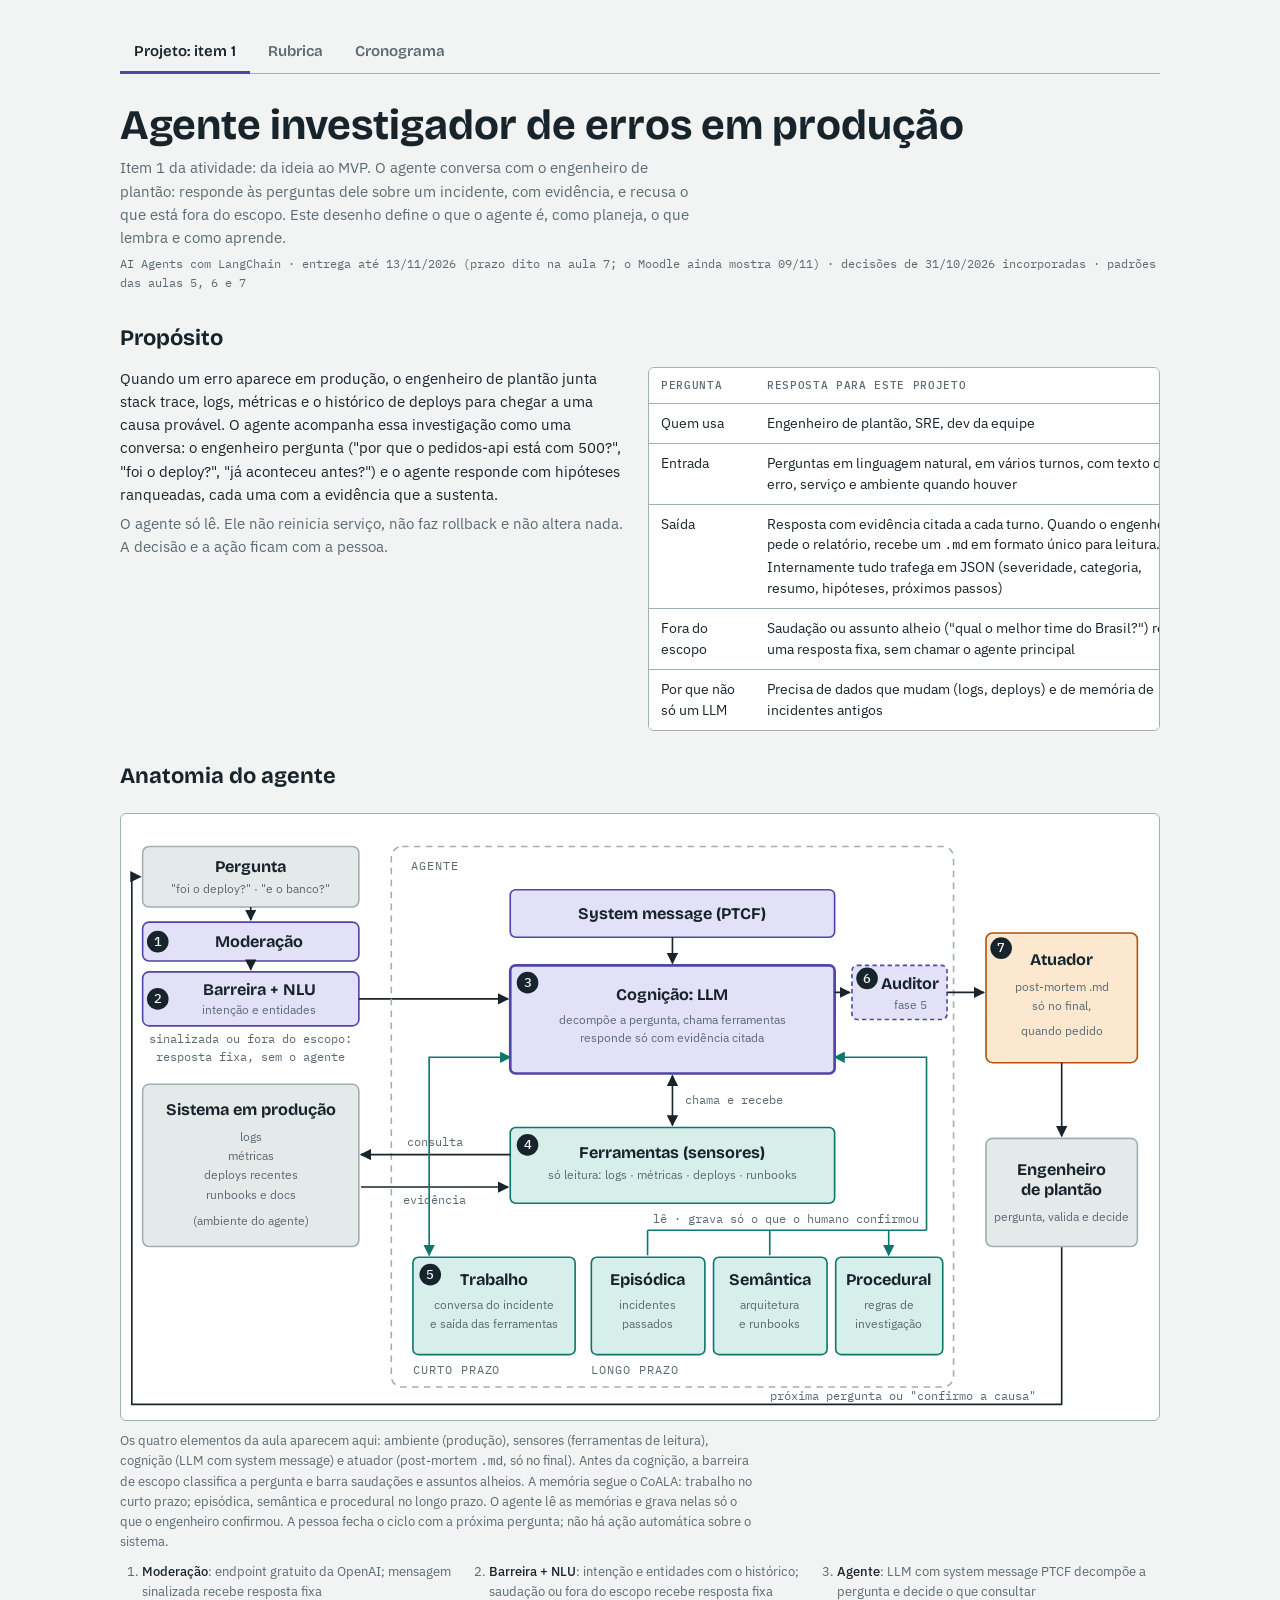
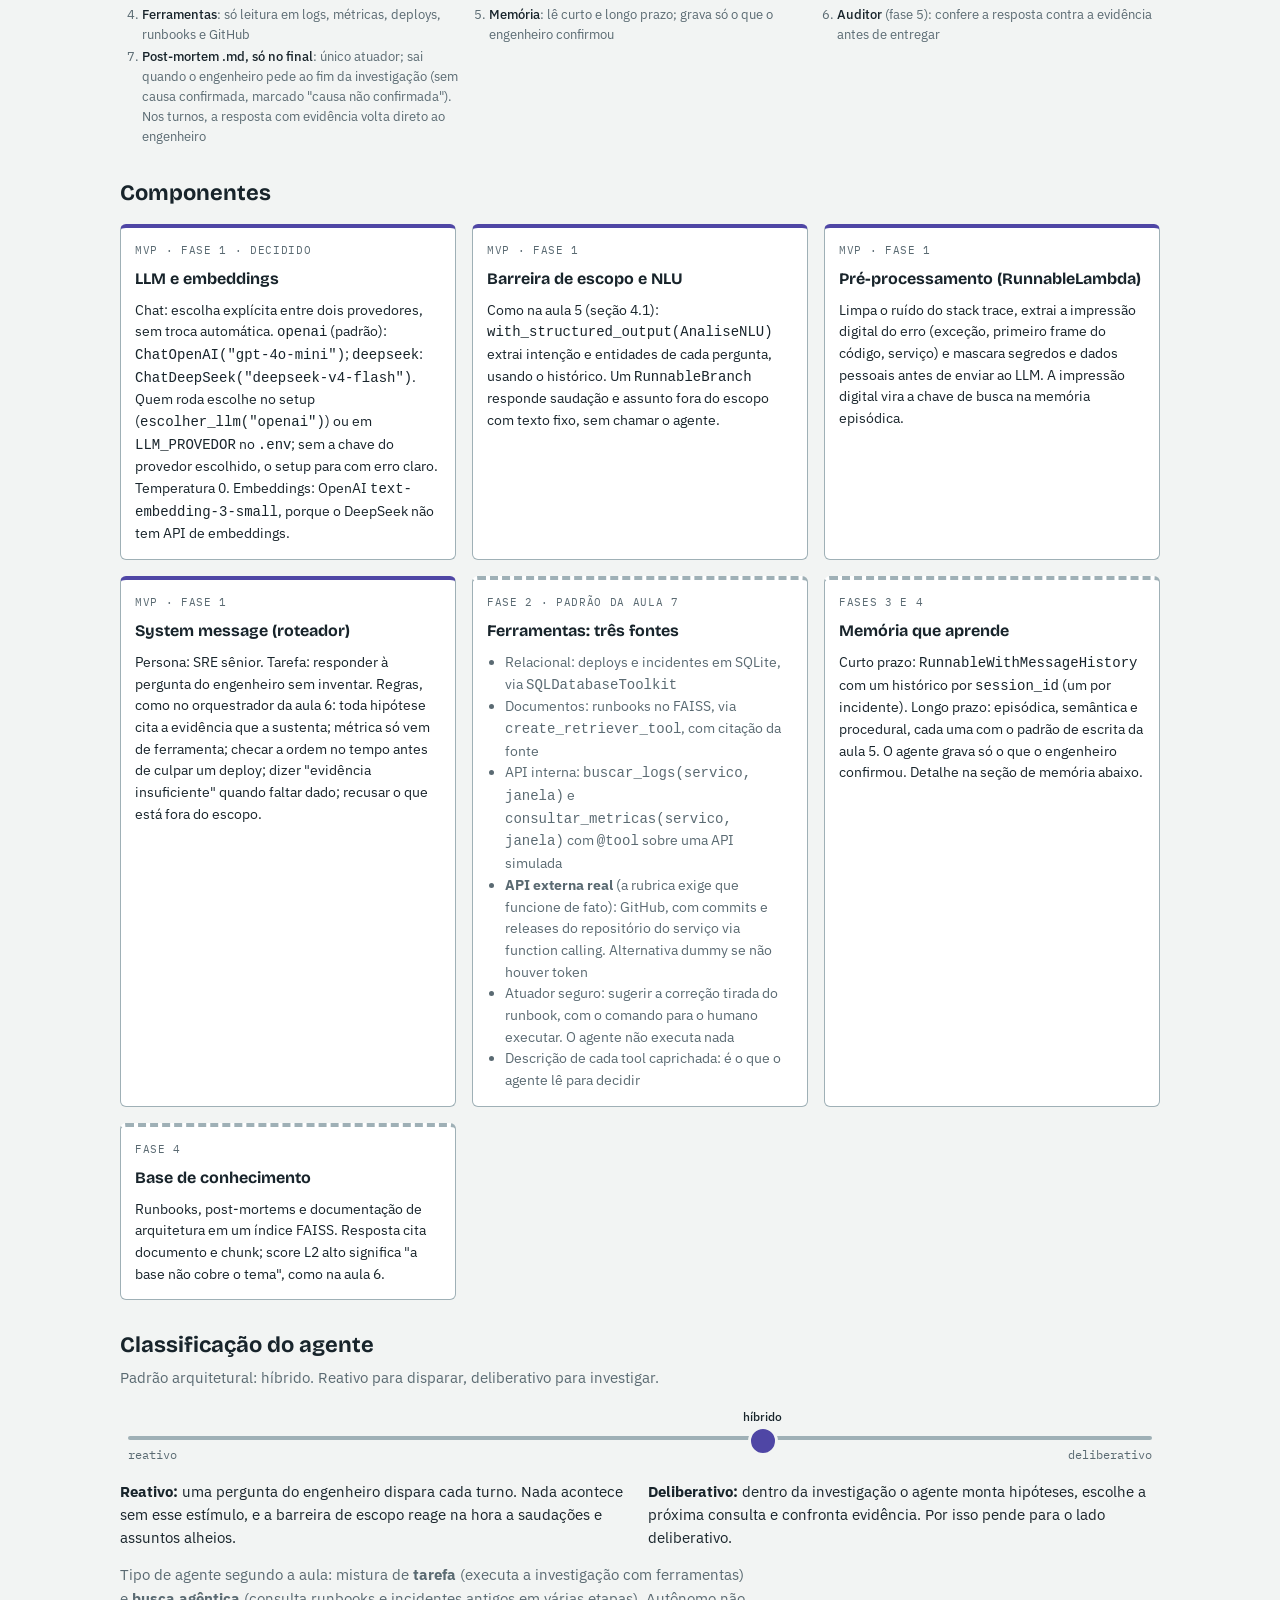
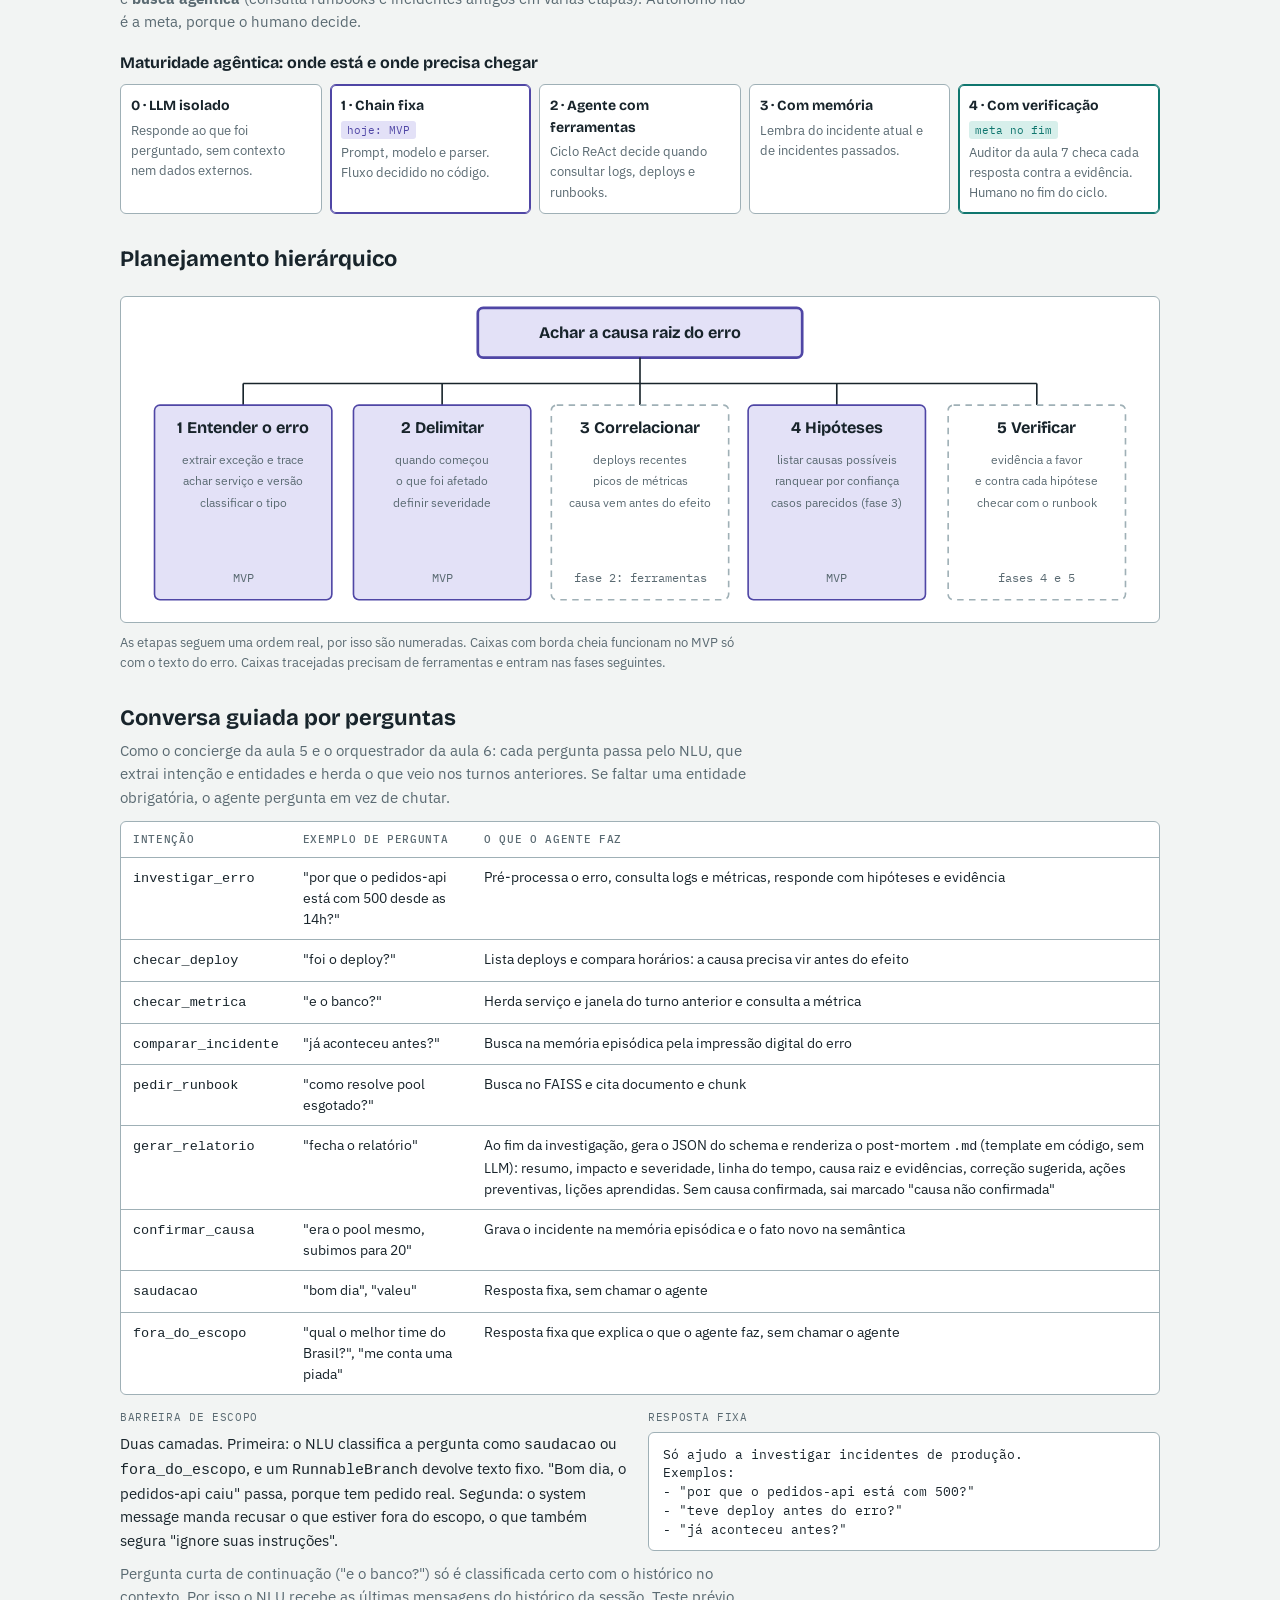
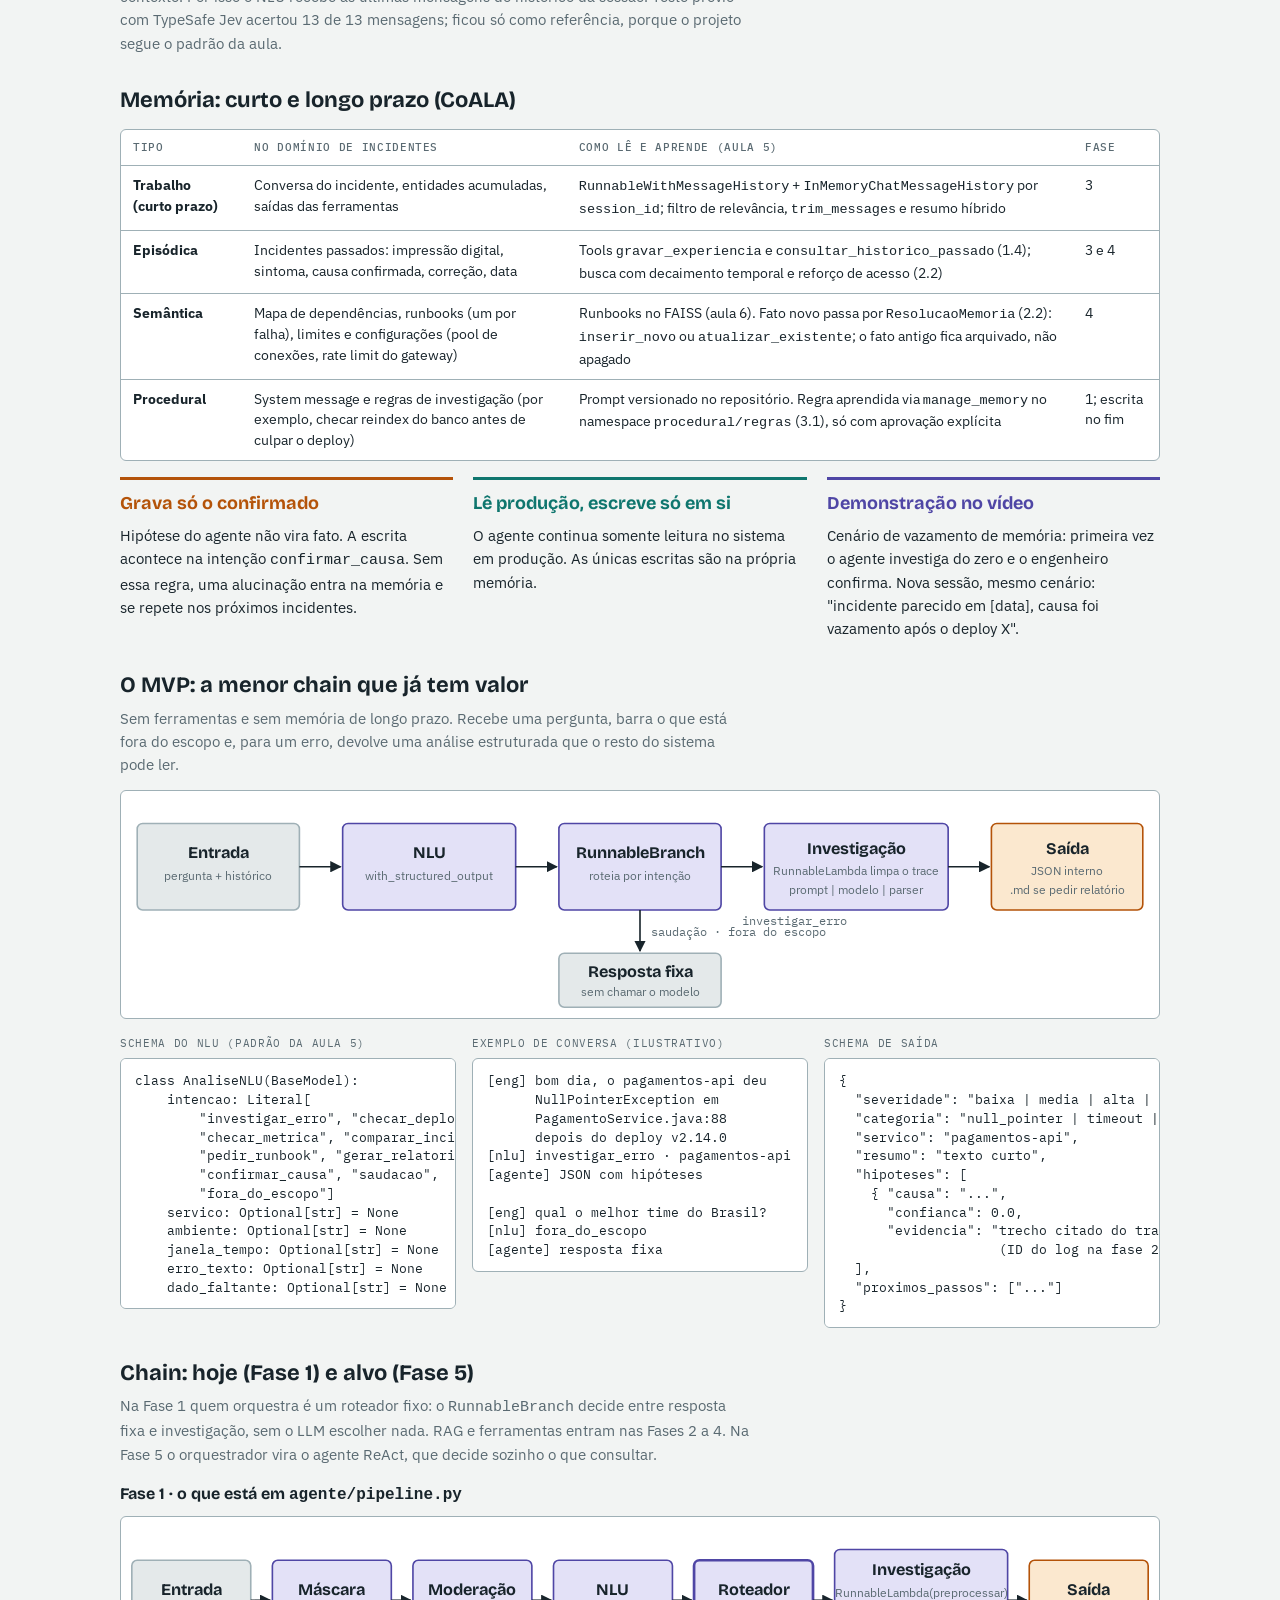
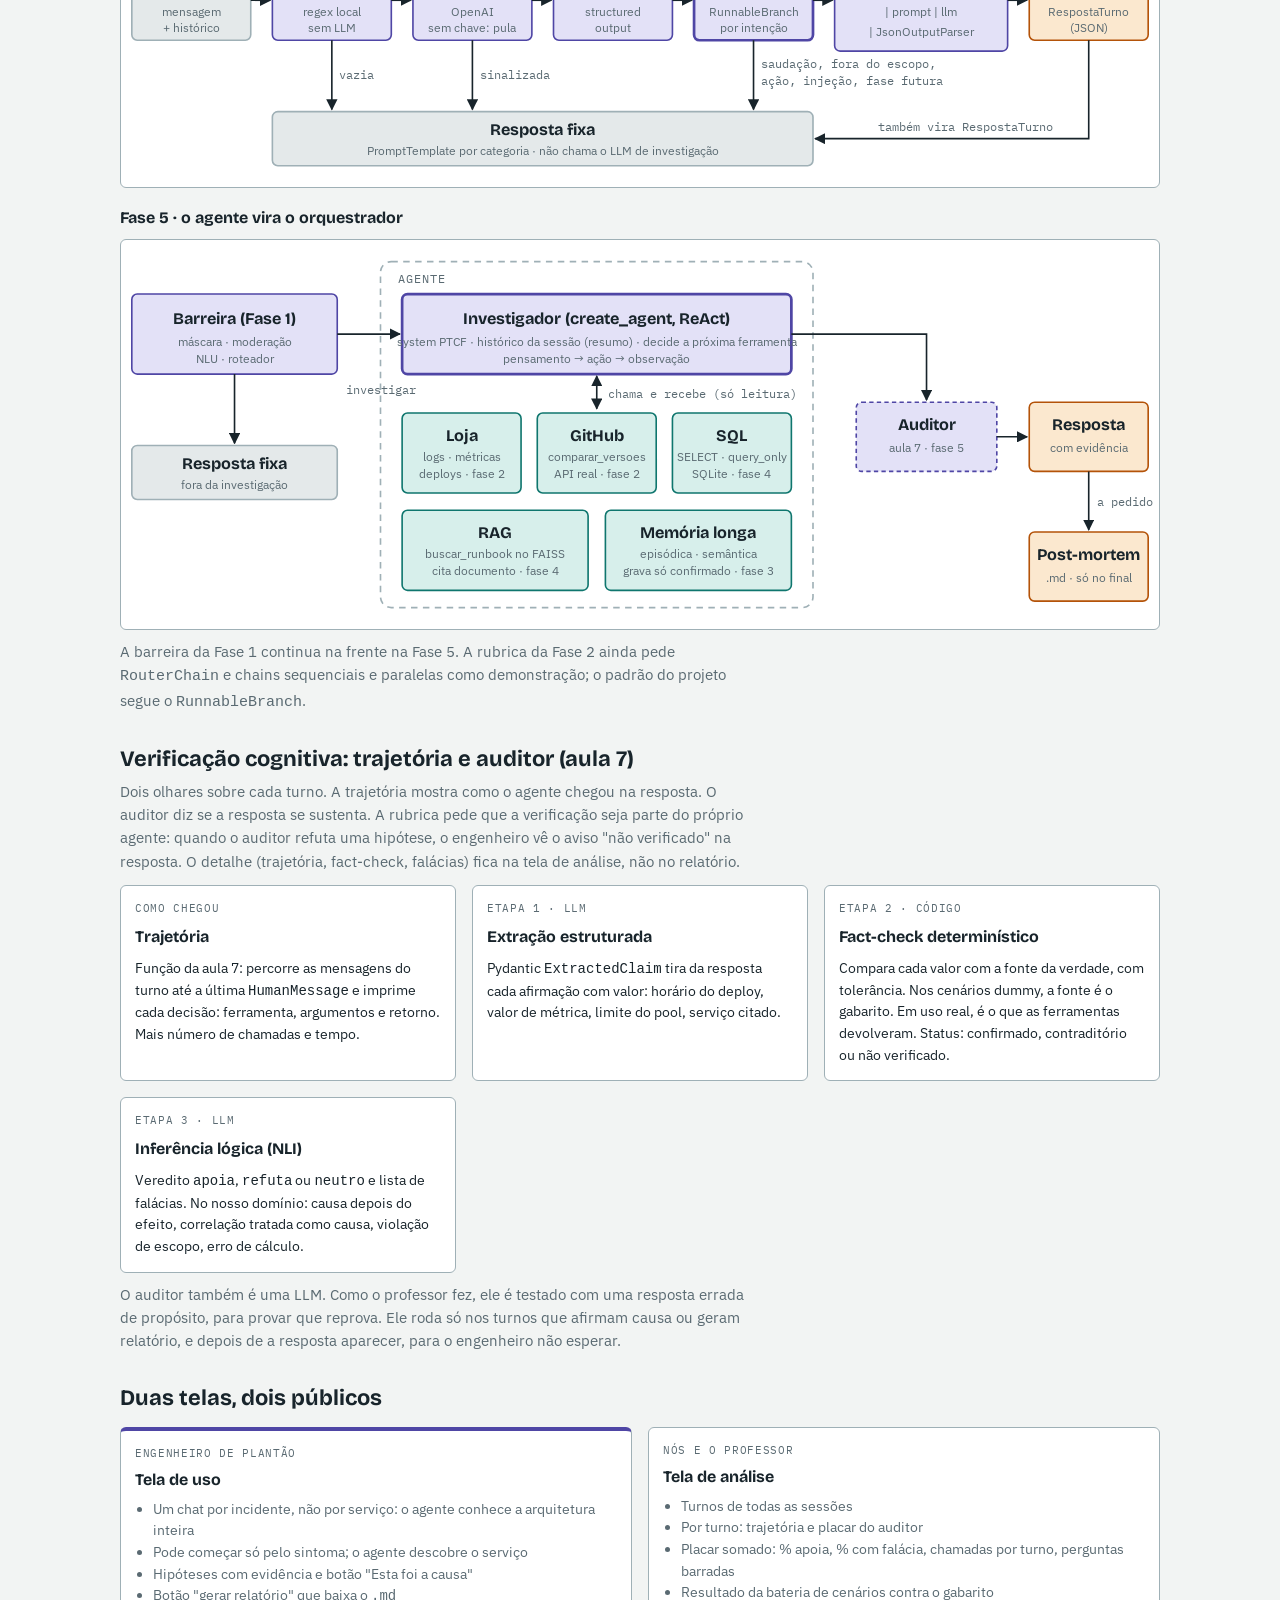
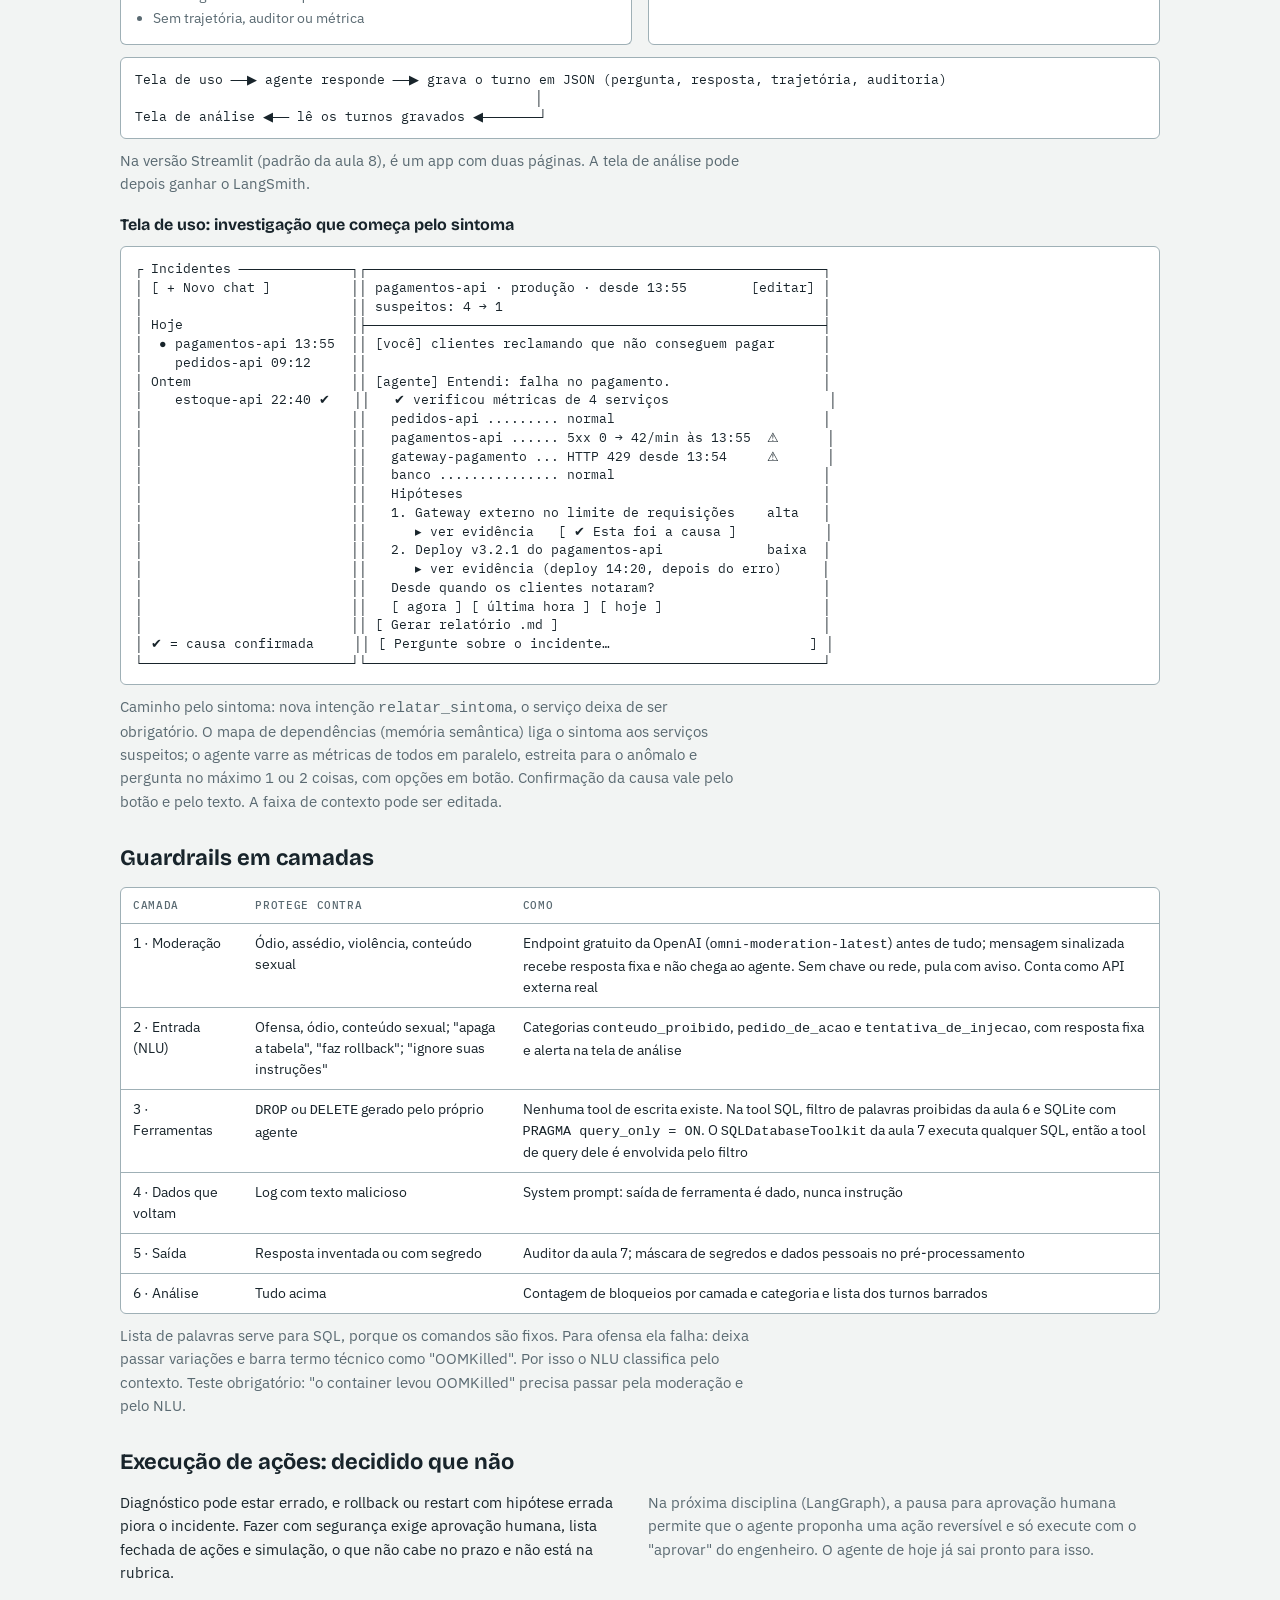
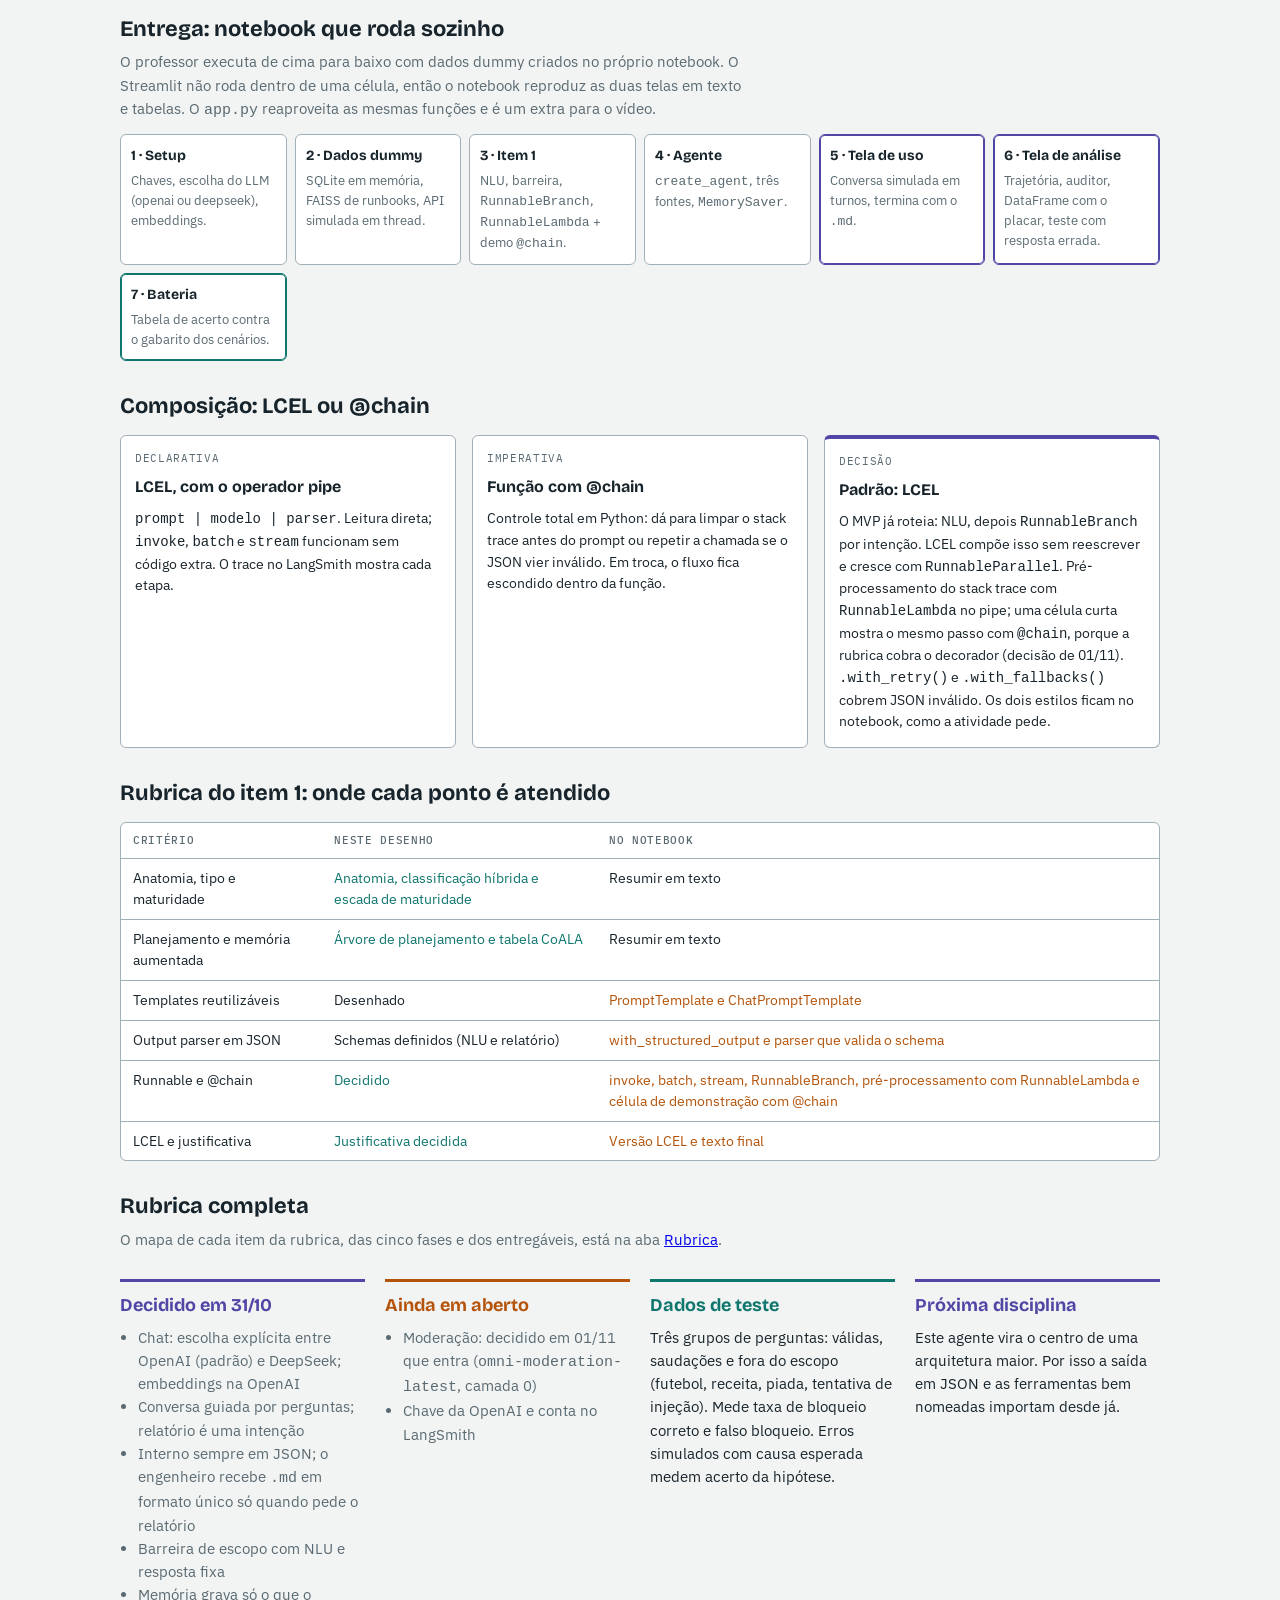
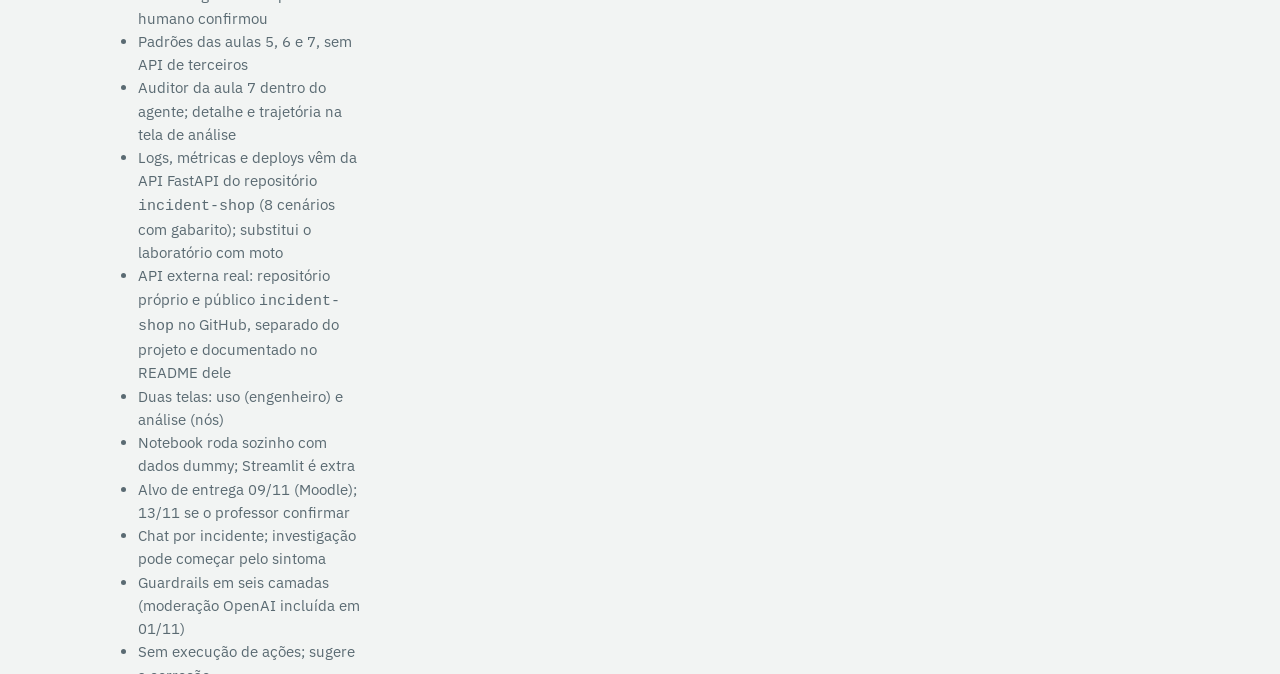
==== docs/projeto.html @ ae1622af "docs: Fase 4 - seção 4 do notebook com execução real, página e README" ====
<!doctype html><html><head><meta charset=utf8><meta name=viewport content="width=device-width,initial-scale=1,viewport-fit=cover"><style>:root{color-scheme:light;box-sizing:border-box;padding-top:env(safe-area-inset-top,0px);padding-bottom:env(safe-area-inset-bottom,0px)}html{scroll-padding-top:env(safe-area-inset-top,0px)}body{margin:0;padding:0;font:14px -apple-system,BlinkMacSystemFont,sans-serif;background:#fff;color:#000}img{max-width:100%}[hidden]:not([hidden=until-found i]){display:none!important}</style></head><body>
<title>Agente investigador de incidentes</title>
<meta name="claude:viewport-fit-sides" content="cover">
<link rel="stylesheet" href="https://fonts.googleapis.com/css2?family=Bricolage+Grotesque:wght@600;700&family=IBM+Plex+Sans:wght@400;500&family=IBM+Plex+Mono:wght@400;500&display=swap">
<style>
:root {
  --bg: #f2f4f3;
  --fg: #18242b;
  --muted: #5a6a72;
  --line: #9fb0b6;
  --panel: #ffffff;
  --mem: #0f766e;
  --mem-bg: #d7efeb;
  --act: #b45309;
  --act-bg: #fbe8cf;
  --dec: #4f46a5;
  --dec-bg: #e3e1f7;
  --env-bg: #e4e9ea;
  --font-display: "Bricolage Grotesque", "Helvetica Neue", Arial, sans-serif;
  --font-body: "IBM Plex Sans", system-ui, sans-serif;
  --font-mono: "IBM Plex Mono", ui-monospace, monospace;
}
@media (prefers-color-scheme: dark) {
  :root:not([data-theme="light"]) {
    --bg: #11181c; --fg: #e3ebee; --muted: #94a5ac; --line: #50646c; --panel: #172228;
    --mem: #5fd3c6; --mem-bg: #12332f; --act: #f0a95b; --act-bg: #3a2813;
    --dec: #a9a3f0; --dec-bg: #26244a; --env-bg: #1d2a30; color-scheme: dark;
  }
}
:root[data-theme="dark"] {
  --bg: #11181c; --fg: #e3ebee; --muted: #94a5ac; --line: #50646c; --panel: #172228;
  --mem: #5fd3c6; --mem-bg: #12332f; --act: #f0a95b; --act-bg: #3a2813;
  --dec: #a9a3f0; --dec-bg: #26244a; --env-bg: #1d2a30; color-scheme: dark;
}
body {
  background: var(--bg); color: var(--fg); font-family: var(--font-body);
  font-size: 15px; line-height: 1.55;
  padding-block: 32px 48px;
  padding-left: max(16px, env(safe-area-inset-left, 0px));
  padding-right: max(16px, env(safe-area-inset-right, 0px));
}
main { max-width: 1040px; margin: 0 auto; display: flex; flex-direction: column; gap: 28px; }
h1 { font-family: var(--font-display); font-size: clamp(28px, 5vw, 42px); line-height: 1.1; margin: 0; text-wrap: balance; }
.sub { color: var(--muted); max-width: 65ch; margin: 8px 0 0; }
.ref { font-family: var(--font-mono); font-size: 12px; color: var(--muted); margin-top: 6px; }
figure { margin: 0; display: flex; flex-direction: column; gap: 10px; }
.scroll { overflow-x: auto; background: var(--panel); border: 1px solid var(--line); border-radius: 6px; }
svg { display: block; width: 100%; min-width: 720px; height: auto; color: var(--fg); }
figcaption { color: var(--muted); font-size: 13px; max-width: 80ch; }
.notes { display: grid; grid-template-columns: repeat(auto-fit, minmax(240px, 1fr)); gap: 20px; }
.notes > div { min-width: 0; border-top: 3px solid var(--c); padding-top: 10px; }
.notes h2 { font-family: var(--font-display); font-size: 18px; margin: 0 0 6px; color: var(--c); }
.notes p { margin: 0; }
.notes ul { margin: 6px 0 0; padding-left: 18px; color: var(--muted); }
.n-mem { --c: var(--mem); } .n-dec { --c: var(--dec); } .n-act { --c: var(--act); }

.t-title { font-family: var(--font-display); font-weight: 700; font-size: 15px; fill: currentColor; }
.t-sub { font-family: var(--font-body); font-size: 11.5px; fill: var(--muted); }
.t-lab { font-family: var(--font-mono); font-size: 11px; fill: var(--muted); }
.t-grp { font-family: var(--font-mono); font-size: 11px; letter-spacing: .08em; text-transform: uppercase; fill: var(--muted); }
.box-mem { fill: var(--mem-bg); stroke: var(--mem); stroke-width: 1.5; }
.box-act { fill: var(--act-bg); stroke: var(--act); stroke-width: 1.5; }
.box-dec { fill: var(--dec-bg); stroke: var(--dec); stroke-width: 1.5; }
.box-env { fill: var(--env-bg); stroke: var(--line); stroke-width: 1.5; }
.box-ag { fill: none; stroke: var(--line); stroke-width: 1.5; stroke-dasharray: 6 5; }
.ln { fill: none; stroke: currentColor; stroke-width: 1.5; }
.ln-d { fill: none; stroke: var(--act); stroke-width: 1.5; stroke-dasharray: 5 4; }
.ln-m { fill: none; stroke: var(--mem); stroke-width: 1.5; }
:focus-visible { outline: 2px solid var(--dec); outline-offset: 2px; }

.tabs { display: flex; gap: 4px; border-bottom: 1px solid var(--line); flex-wrap: wrap; }
.tabs a { font-family: var(--font-display); font-weight: 600; font-size: 15px; color: var(--muted); text-decoration: none; padding: 8px 14px; border-bottom: 3px solid transparent; margin-bottom: -1px; }
.tabs a[aria-current="page"] { color: var(--fg); border-bottom-color: var(--dec); }
.tab { display: flex; flex-direction: column; gap: 28px; }
.tab[hidden] { display: none !important; }
h2.sec { font-family: var(--font-display); font-size: 22px; margin: 0; }
.sec-sub { color: var(--muted); margin: 4px 0 0; max-width: 70ch; }
.cmp { display: grid; grid-template-columns: repeat(auto-fit, minmax(280px, 1fr)); gap: 16px; }
.card { min-width: 0; background: var(--panel); border: 1px solid var(--line); border-radius: 6px; padding: 14px; display: flex; flex-direction: column; gap: 8px; }
.card h3 { font-family: var(--font-display); font-size: 16px; margin: 0; }
.card p, .card ul { margin: 0; font-size: 14px; }
.card ul { padding-left: 18px; color: var(--muted); }
.card.mvp { border-top: 4px solid var(--dec); }
.card.later { border-top: 4px dashed var(--line); }
.tag { font-family: var(--font-mono); font-size: 11px; letter-spacing: .06em; text-transform: uppercase; color: var(--muted); }
.scale { position: relative; height: 56px; margin: 8px 8px 0; }
.scale .bar { position: absolute; left: 0; right: 0; top: 24px; height: 4px; background: var(--line); border-radius: 2px; }
.scale .end { position: absolute; top: 34px; font-family: var(--font-mono); font-size: 12px; color: var(--muted); }
.scale .pin { position: absolute; top: 14px; width: 24px; height: 24px; border-radius: 50%; background: var(--dec); border: 3px solid var(--bg); transform: translateX(-50%); }
.scale .pin-l { position: absolute; top: -4px; transform: translateX(-50%); font-size: 12px; font-weight: 500; white-space: nowrap; }
.ladder { display: grid; grid-template-columns: repeat(auto-fit, minmax(150px, 1fr)); gap: 8px; margin: 0; padding: 0; list-style: none; }
.ladder li { min-width: 0; border: 1px solid var(--line); border-radius: 6px; padding: 10px; font-size: 13px; background: var(--panel); display: flex; flex-direction: column; gap: 4px; }
.ladder li b { font-family: var(--font-display); font-size: 14px; }
.ladder li.now { border-color: var(--dec); box-shadow: inset 0 0 0 1px var(--dec); }
.ladder li.goal { border-color: var(--mem); box-shadow: inset 0 0 0 1px var(--mem); }
.ladder li span { color: var(--muted); }
.pill { align-self: flex-start; font-family: var(--font-mono); font-size: 10.5px; padding: 1px 6px; border-radius: 3px; background: var(--dec-bg); color: var(--dec) !important; }
.pill.g { background: var(--mem-bg); color: var(--mem) !important; }
.tbl { overflow-x: auto; border: 1px solid var(--line); border-radius: 6px; background: var(--panel); }
.tbl table { border-collapse: collapse; width: 100%; min-width: 560px; font-size: 13.5px; }
.tbl th, .tbl td { text-align: left; vertical-align: top; padding: 9px 12px; border-bottom: 1px solid var(--line); }
.tbl th { font-family: var(--font-mono); font-size: 11px; letter-spacing: .06em; text-transform: uppercase; color: var(--muted); font-weight: 500; }
.tbl tr:last-child td { border-bottom: 0; }
pre.code { margin: 0; overflow-x: auto; background: var(--panel); border: 1px solid var(--line); border-radius: 6px; padding: 12px 14px; font-family: var(--font-mono); font-size: 12.5px; line-height: 1.5; }
.two { display: grid; grid-template-columns: repeat(auto-fit, minmax(300px, 1fr)); gap: 16px; }
.two > div { min-width: 0; display: flex; flex-direction: column; gap: 6px; }
.ok { color: var(--mem); } .todo { color: var(--act); }
.badge { fill: var(--fg); }
.badge-t { font-family: var(--font-mono); font-size: 12px; font-weight: 500; fill: var(--bg); }
.box-aud { fill: var(--dec-bg); stroke: var(--dec); stroke-width: 1.5; stroke-dasharray: 4 3; }
ol.passos { margin: 0; padding-left: 22px; color: var(--muted); font-size: 13px; display: grid; grid-template-columns: repeat(auto-fit, minmax(260px, 1fr)); gap: 2px 24px; }
ol.passos b { color: var(--fg); font-weight: 500; }
</style>

<main>
  <nav class="tabs" aria-label="Abas">
    <a href="#projeto" id="tab-projeto">Projeto: item 1</a>
    <a href="#rubrica" id="tab-rubrica">Rubrica</a>
    <a href="#cronograma" id="tab-cronograma">Cronograma</a>
  </nav>

  <div class="tab" id="view-projeto">
    <header>
      <h1>Agente investigador de erros em produção</h1>
      <p class="sub">Item 1 da atividade: da ideia ao MVP. O agente conversa com o engenheiro de plantão: responde às perguntas dele sobre um incidente, com evidência, e recusa o que está fora do escopo. Este desenho define o que o agente é, como planeja, o que lembra e como aprende.</p>
      <div class="ref">AI Agents com LangChain · entrega até 13/11/2026 (prazo dito na aula 7; o Moodle ainda mostra 09/11) · decisões de 31/10/2026 incorporadas · padrões das aulas 5, 6 e 7</div>
    </header>

    <section>
      <h2 class="sec">Propósito</h2>
      <div class="two" style="margin-top:12px">
        <div>
          <p style="margin:0">Quando um erro aparece em produção, o engenheiro de plantão junta stack trace, logs, métricas e o histórico de deploys para chegar a uma causa provável. O agente acompanha essa investigação como uma conversa: o engenheiro pergunta ("por que o pedidos-api está com 500?", "foi o deploy?", "já aconteceu antes?") e o agente responde com hipóteses ranqueadas, cada uma com a evidência que a sustenta.</p>
          <p style="margin:0;color:var(--muted)">O agente só lê. Ele não reinicia serviço, não faz rollback e não altera nada. A decisão e a ação ficam com a pessoa.</p>
        </div>
        <div class="tbl"><table>
          <tr><th>Pergunta</th><th>Resposta para este projeto</th></tr>
          <tr><td>Quem usa</td><td>Engenheiro de plantão, SRE, dev da equipe</td></tr>
          <tr><td>Entrada</td><td>Perguntas em linguagem natural, em vários turnos, com texto do erro, serviço e ambiente quando houver</td></tr>
          <tr><td>Saída</td><td>Resposta com evidência citada a cada turno. Quando o engenheiro pede o relatório, recebe um <code>.md</code> em formato único para leitura. Internamente tudo trafega em JSON (severidade, categoria, resumo, hipóteses, próximos passos)</td></tr>
          <tr><td>Fora do escopo</td><td>Saudação ou assunto alheio ("qual o melhor time do Brasil?") recebe uma resposta fixa, sem chamar o agente principal</td></tr>
          <tr><td>Por que não só um LLM</td><td>Precisa de dados que mudam (logs, deploys) e de memória de incidentes antigos</td></tr>
        </table></div>
      </div>
    </section>

    <figure>
      <h2 class="sec" style="margin-bottom:10px">Anatomia do agente</h2>
      <div class="scroll">
        <svg viewBox="0 0 960 560" role="img" aria-label="Anatomia do agente investigador, em sete etapas numeradas: a pergunta do engenheiro passa pela moderação e depois pela barreira de escopo e NLU; saudação ou assunto fora do escopo recebe resposta fixa; o resto vai para a cognição (LLM com system message); as ferramentas de leitura consultam o sistema em produção; memórias de curto e longo prazo apoiam o LLM e gravam só o que o humano confirmou; a resposta volta ao engenheiro, que faz a próxima pergunta.">
          <defs>
            <marker id="ar3" viewBox="0 0 10 10" refX="9" refY="5" markerWidth="7" markerHeight="7" orient="auto-start-reverse"><path d="M0 0 L10 5 L0 10 z" fill="currentColor"/></marker>
            <marker id="ar-m3" viewBox="0 0 10 10" refX="9" refY="5" markerWidth="7" markerHeight="7" orient="auto-start-reverse"><path d="M0 0 L10 5 L0 10 z" fill="var(--mem)"/></marker>
          </defs>
          <rect class="box-env" x="20" y="30" width="200" height="56" rx="6"/>
          <text class="t-title" x="120" y="54" text-anchor="middle">Pergunta</text>
          <text class="t-sub" x="120" y="73" text-anchor="middle">"foi o deploy?" · "e o banco?"</text>
          <path class="ln" d="M120 86 V98" marker-end="url(#ar3)"/>
          <rect class="box-dec" x="20" y="100" width="200" height="36" rx="6"/>
          <text class="t-title" x="128" y="123" text-anchor="middle">Moderação</text>
          <path class="ln" d="M120 136 V144" marker-end="url(#ar3)"/>
          <rect class="box-dec" x="20" y="146" width="200" height="50" rx="6"/>
          <text class="t-title" x="128" y="167" text-anchor="middle">Barreira + NLU</text>
          <text class="t-sub" x="128" y="185" text-anchor="middle">intenção e entidades</text>
          <text class="t-lab" x="120" y="212" text-anchor="middle">sinalizada ou fora do escopo:</text>
          <text class="t-lab" x="120" y="228" text-anchor="middle">resposta fixa, sem o agente</text>
          <path class="ln" d="M220 171 H358" marker-end="url(#ar3)"/>
          <path class="ln" d="M870 400 V546 H10 V58 H18" marker-end="url(#ar3)"/>
          <text class="t-lab" x="600" y="542">próxima pergunta ou "confirmo a causa"</text>
          <rect class="box-env" x="20" y="250" width="200" height="150" rx="6"/>
          <text class="t-title" x="120" y="278" text-anchor="middle">Sistema em produção</text>
          <text class="t-sub" x="120" y="302" text-anchor="middle">logs</text>
          <text class="t-sub" x="120" y="320" text-anchor="middle">métricas</text>
          <text class="t-sub" x="120" y="338" text-anchor="middle">deploys recentes</text>
          <text class="t-sub" x="120" y="356" text-anchor="middle">runbooks e docs</text>
          <text class="t-sub" x="120" y="380" text-anchor="middle">(ambiente do agente)</text>
          <rect class="box-ag" x="250" y="30" width="520" height="500" rx="10"/>
          <text class="t-grp" x="268" y="52">Agente</text>
          <rect class="box-dec" x="360" y="70" width="300" height="44" rx="5"/>
          <text class="t-title" x="510" y="97" text-anchor="middle">System message (PTCF)</text>
          <path class="ln" d="M510 114 V138" marker-end="url(#ar3)"/>
          <rect class="box-dec" x="360" y="140" width="300" height="100" rx="5" style="stroke-width:2.5"/>
          <text class="t-title" x="510" y="172" text-anchor="middle">Cognição: LLM</text>
          <text class="t-sub" x="510" y="194" text-anchor="middle">decompõe a pergunta, chama ferramentas</text>
          <text class="t-sub" x="510" y="211" text-anchor="middle">responde só com evidência citada</text>
          <rect class="box-mem" x="360" y="290" width="300" height="70" rx="5"/>
          <text class="t-title" x="510" y="318" text-anchor="middle">Ferramentas (sensores)</text>
          <text class="t-sub" x="510" y="338" text-anchor="middle">só leitura: logs · métricas · deploys · runbooks</text>
          <path class="ln" d="M510 242 V288" marker-start="url(#ar3)" marker-end="url(#ar3)"/>
          <text class="t-lab" x="522" y="268">chama e recebe</text>
          <path class="ln" d="M360 315 H222" marker-end="url(#ar3)"/>
          <text class="t-lab" x="290" y="307" text-anchor="middle">consulta</text>
          <path class="ln" d="M222 345 H358" marker-end="url(#ar3)"/>
          <text class="t-lab" x="290" y="361" text-anchor="middle">evidência</text>
          <rect class="box-mem" x="270" y="410" width="150" height="90" rx="5"/>
          <text class="t-title" x="345" y="436" text-anchor="middle">Trabalho</text>
          <text class="t-sub" x="345" y="458" text-anchor="middle">conversa do incidente</text>
          <text class="t-sub" x="345" y="475" text-anchor="middle">e saída das ferramentas</text>
          <text class="t-grp" x="270" y="518">Curto prazo</text>
          <rect class="box-mem" x="435" y="410" width="105" height="90" rx="5"/>
          <text class="t-title" x="487" y="436" text-anchor="middle">Episódica</text>
          <text class="t-sub" x="487" y="458" text-anchor="middle">incidentes</text>
          <text class="t-sub" x="487" y="475" text-anchor="middle">passados</text>
          <rect class="box-mem" x="548" y="410" width="105" height="90" rx="5"/>
          <text class="t-title" x="600" y="436" text-anchor="middle">Semântica</text>
          <text class="t-sub" x="600" y="458" text-anchor="middle">arquitetura</text>
          <text class="t-sub" x="600" y="475" text-anchor="middle">e runbooks</text>
          <rect class="box-mem" x="661" y="410" width="99" height="90" rx="5"/>
          <text class="t-title" x="710" y="436" text-anchor="middle">Procedural</text>
          <text class="t-sub" x="710" y="458" text-anchor="middle">regras de</text>
          <text class="t-sub" x="710" y="475" text-anchor="middle">investigação</text>
          <text class="t-grp" x="435" y="518">Longo prazo</text>
          <path class="ln-m" d="M360 225 H285 V408" marker-start="url(#ar-m3)" marker-end="url(#ar-m3)"/>
          <path class="ln-m" d="M660 225 H745 V385" marker-start="url(#ar-m3)"/>
          <path class="ln-m" d="M487 385 H745"/>
          <text class="t-lab" x="492" y="378">lê · grava só o que o humano confirmou</text>
          <path class="ln-m" d="M487 385 V408 M600 385 V408 M710 385 V408" marker-end="url(#ar-m3)"/>
          <rect class="box-act" x="800" y="110" width="140" height="120" rx="6"/>
          <text class="t-title" x="870" y="140" text-anchor="middle">Atuador</text>
          <text class="t-sub" x="870" y="164" text-anchor="middle">post-mortem .md</text>
          <text class="t-sub" x="870" y="181" text-anchor="middle">só no final,</text>
          <text class="t-sub" x="870" y="204" text-anchor="middle">quando pedido</text>
          <path class="ln" d="M660 165 H674" marker-end="url(#ar3)"/>
          <rect class="box-aud" x="676" y="140" width="88" height="50" rx="5"/>
          <text class="t-title" x="730" y="162" text-anchor="middle">Auditor</text>
          <text class="t-sub" x="730" y="180" text-anchor="middle">fase 5</text>
          <path class="ln" d="M764 165 H798" marker-end="url(#ar3)"/>
          <rect class="box-env" x="800" y="300" width="140" height="100" rx="6"/>
          <text class="t-title" x="870" y="334" text-anchor="middle">Engenheiro</text>
          <text class="t-title" x="870" y="352" text-anchor="middle">de plantão</text>
          <text class="t-sub" x="870" y="376" text-anchor="middle">pergunta, valida e decide</text>
          <path class="ln" d="M870 230 V298" marker-end="url(#ar3)"/>
          <circle class="badge" cx="34" cy="118" r="10"/><text class="badge-t" x="34" y="122" text-anchor="middle">1</text>
          <circle class="badge" cx="34" cy="171" r="10"/><text class="badge-t" x="34" y="175" text-anchor="middle">2</text>
          <circle class="badge" cx="376" cy="156" r="10"/><text class="badge-t" x="376" y="160" text-anchor="middle">3</text>
          <circle class="badge" cx="376" cy="306" r="10"/><text class="badge-t" x="376" y="310" text-anchor="middle">4</text>
          <circle class="badge" cx="286" cy="426" r="10"/><text class="badge-t" x="286" y="430" text-anchor="middle">5</text>
          <circle class="badge" cx="690" cy="152" r="10"/><text class="badge-t" x="690" y="156" text-anchor="middle">6</text>
          <circle class="badge" cx="814" cy="124" r="10"/><text class="badge-t" x="814" y="128" text-anchor="middle">7</text>
        </svg>
      </div>
      <figcaption>Os quatro elementos da aula aparecem aqui: ambiente (produção), sensores (ferramentas de leitura), cognição (LLM com system message) e atuador (post-mortem <code>.md</code>, só no final). Antes da cognição, a barreira de escopo classifica a pergunta e barra saudações e assuntos alheios. A memória segue o CoALA: trabalho no curto prazo; episódica, semântica e procedural no longo prazo. O agente lê as memórias e grava nelas só o que o engenheiro confirmou. A pessoa fecha o ciclo com a próxima pergunta; não há ação automática sobre o sistema.</figcaption>
      <ol class="passos" aria-label="Etapas de uma pergunta, na ordem">
        <li><b>Moderação</b>: endpoint gratuito da OpenAI; mensagem sinalizada recebe resposta fixa</li>
        <li><b>Barreira + NLU</b>: intenção e entidades com o histórico; saudação ou fora do escopo recebe resposta fixa</li>
        <li><b>Agente</b>: LLM com system message PTCF decompõe a pergunta e decide o que consultar</li>
        <li><b>Ferramentas</b>: só leitura em logs, métricas, deploys, runbooks e GitHub</li>
        <li><b>Memória</b>: lê curto e longo prazo; grava só o que o engenheiro confirmou</li>
        <li><b>Auditor</b> (fase 5): confere a resposta contra a evidência antes de entregar</li>
        <li><b>Post-mortem .md, só no final</b>: único atuador; sai quando o engenheiro pede ao fim da investigação (sem causa confirmada, marcado "causa não confirmada"). Nos turnos, a resposta com evidência volta direto ao engenheiro</li>
      </ol>
    </figure>

    <section>
      <h2 class="sec">Componentes</h2>
      <div class="cmp" style="margin-top:14px">
        <div class="card mvp"><span class="tag">MVP · fase 1 · decidido</span><h3>LLM e embeddings</h3><p>Chat: escolha explícita entre dois provedores, sem troca automática. <code>openai</code> (padrão): <code>ChatOpenAI("gpt-4o-mini")</code>; <code>deepseek</code>: <code>ChatDeepSeek("deepseek-v4-flash")</code>. Quem roda escolhe no setup (<code>escolher_llm("openai")</code>) ou em <code>LLM_PROVEDOR</code> no <code>.env</code>; sem a chave do provedor escolhido, o setup para com erro claro. Temperatura 0. Embeddings: OpenAI <code>text-embedding-3-small</code>, porque o DeepSeek não tem API de embeddings.</p></div>
        <div class="card mvp"><span class="tag">MVP · fase 1</span><h3>Barreira de escopo e NLU</h3><p>Como na aula 5 (seção 4.1): <code>with_structured_output(AnaliseNLU)</code> extrai intenção e entidades de cada pergunta, usando o histórico. Um <code>RunnableBranch</code> responde saudação e assunto fora do escopo com texto fixo, sem chamar o agente.</p></div>
        <div class="card mvp"><span class="tag">MVP · fase 1</span><h3>Pré-processamento (RunnableLambda)</h3><p>Limpa o ruído do stack trace, extrai a impressão digital do erro (exceção, primeiro frame do código, serviço) e mascara segredos e dados pessoais antes de enviar ao LLM. A impressão digital vira a chave de busca na memória episódica.</p></div>
        <div class="card mvp"><span class="tag">MVP · fase 1</span><h3>System message (roteador)</h3><p>Persona: SRE sênior. Tarefa: responder à pergunta do engenheiro sem inventar. Regras, como no orquestrador da aula 6: toda hipótese cita a evidência que a sustenta; métrica só vem de ferramenta; checar a ordem no tempo antes de culpar um deploy; dizer "evidência insuficiente" quando faltar dado; recusar o que está fora do escopo.</p></div>
        <div class="card later"><span class="tag">fase 2 · padrão da aula 7</span><h3>Ferramentas: três fontes</h3><ul><li>Relacional: deploys e incidentes em SQLite, via <code>SQLDatabaseToolkit</code></li><li>Documentos: runbooks no FAISS, via <code>create_retriever_tool</code>, com citação da fonte</li><li>API interna: <code>buscar_logs(servico, janela)</code> e <code>consultar_metricas(servico, janela)</code> com <code>@tool</code> sobre uma API simulada</li><li><b>API externa real</b> (a rubrica exige que funcione de fato): GitHub, com commits e releases do repositório do serviço via function calling. Alternativa dummy se não houver token</li><li>Atuador seguro: sugerir a correção tirada do runbook, com o comando para o humano executar. O agente não executa nada</li><li>Descrição de cada tool caprichada: é o que o agente lê para decidir</li></ul></div>
        <div class="card later"><span class="tag">fases 3 e 4</span><h3>Memória que aprende</h3><p>Curto prazo: <code>RunnableWithMessageHistory</code> com um histórico por <code>session_id</code> (um por incidente). Longo prazo: episódica, semântica e procedural, cada uma com o padrão de escrita da aula 5. O agente grava só o que o engenheiro confirmou. Detalhe na seção de memória abaixo.</p></div>
        <div class="card later"><span class="tag">fase 4</span><h3>Base de conhecimento</h3><p>Runbooks, post-mortems e documentação de arquitetura em um índice FAISS. Resposta cita documento e chunk; score L2 alto significa "a base não cobre o tema", como na aula 6.</p></div>
      </div>
    </section>

    <section>
      <h2 class="sec">Classificação do agente</h2>
      <p class="sec-sub">Padrão arquitetural: híbrido. Reativo para disparar, deliberativo para investigar.</p>
      <div class="scale" style="margin-top:22px" aria-label="Espectro de reativo a deliberativo, com o agente no meio, inclinado ao deliberativo">
        <div class="bar"></div>
        <div class="end" style="left:0">reativo</div>
        <div class="end" style="right:0">deliberativo</div>
        <div class="pin" style="left:62%"></div>
        <div class="pin-l" style="left:62%">híbrido</div>
      </div>
      <div class="two" style="margin-top:12px">
        <div><p style="margin:0"><b>Reativo:</b> uma pergunta do engenheiro dispara cada turno. Nada acontece sem esse estímulo, e a barreira de escopo reage na hora a saudações e assuntos alheios.</p></div>
        <div><p style="margin:0"><b>Deliberativo:</b> dentro da investigação o agente monta hipóteses, escolhe a próxima consulta e confronta evidência. Por isso pende para o lado deliberativo.</p></div>
      </div>
      <p class="sec-sub" style="margin-top:14px">Tipo de agente segundo a aula: mistura de <b>tarefa</b> (executa a investigação com ferramentas) e <b>busca agêntica</b> (consulta runbooks e incidentes antigos em várias etapas). Autônomo não é a meta, porque o humano decide.</p>

      <h3 style="font-family:var(--font-display);font-size:16px;margin:18px 0 8px">Maturidade agêntica: onde está e onde precisa chegar</h3>
      <ol class="ladder">
        <li><b>0 · LLM isolado</b><span>Responde ao que foi perguntado, sem contexto nem dados externos.</span></li>
        <li class="now"><b>1 · Chain fixa</b><span class="pill">hoje: MVP</span><span>Prompt, modelo e parser. Fluxo decidido no código.</span></li>
        <li><b>2 · Agente com ferramentas</b><span>Ciclo ReAct decide quando consultar logs, deploys e runbooks.</span></li>
        <li><b>3 · Com memória</b><span>Lembra do incidente atual e de incidentes passados.</span></li>
        <li class="goal"><b>4 · Com verificação</b><span class="pill g">meta no fim</span><span>Auditor da aula 7 checa cada resposta contra a evidência. Humano no fim do ciclo.</span></li>
      </ol>
    </section>

    <figure>
      <h2 class="sec" style="margin-bottom:10px">Planejamento hierárquico</h2>
      <div class="scroll">
        <svg viewBox="0 0 960 300" role="img" aria-label="Árvore de planejamento: achar a causa raiz se decompõe em cinco etapas em sequência: entender o erro, delimitar, correlacionar, hipóteses e verificar. As etapas 1, 2 e 4 funcionam no MVP só com texto; 3 e 5 dependem de ferramentas.">
          <rect class="box-dec" x="330" y="10" width="300" height="46" rx="5" style="stroke-width:2.5"/>
          <text class="t-title" x="480" y="38" text-anchor="middle">Achar a causa raiz do erro</text>
          <path class="ln" d="M480 56 V80 M113 80 H847 M113 80 V100 M297 80 V100 M480 80 V100 M662 80 V100 M847 80 V100"/>
          <rect class="box-dec" x="31" y="100" width="164" height="180" rx="5"/>
          <text class="t-title" x="113" y="126" text-anchor="middle">1 Entender o erro</text>
          <text class="t-sub" x="113" y="154" text-anchor="middle">extrair exceção e trace</text>
          <text class="t-sub" x="113" y="174" text-anchor="middle">achar serviço e versão</text>
          <text class="t-sub" x="113" y="194" text-anchor="middle">classificar o tipo</text>
          <text class="t-lab" x="113" y="264" text-anchor="middle">MVP</text>
          <rect class="box-dec" x="215" y="100" width="164" height="180" rx="5"/>
          <text class="t-title" x="297" y="126" text-anchor="middle">2 Delimitar</text>
          <text class="t-sub" x="297" y="154" text-anchor="middle">quando começou</text>
          <text class="t-sub" x="297" y="174" text-anchor="middle">o que foi afetado</text>
          <text class="t-sub" x="297" y="194" text-anchor="middle">definir severidade</text>
          <text class="t-lab" x="297" y="264" text-anchor="middle">MVP</text>
          <rect class="box-ag" x="398" y="100" width="164" height="180" rx="5"/>
          <text class="t-title" x="480" y="126" text-anchor="middle">3 Correlacionar</text>
          <text class="t-sub" x="480" y="154" text-anchor="middle">deploys recentes</text>
          <text class="t-sub" x="480" y="174" text-anchor="middle">picos de métricas</text>
          <text class="t-sub" x="480" y="194" text-anchor="middle">causa vem antes do efeito</text>
          <text class="t-lab" x="480" y="264" text-anchor="middle">fase 2: ferramentas</text>
          <rect class="box-dec" x="580" y="100" width="164" height="180" rx="5"/>
          <text class="t-title" x="662" y="126" text-anchor="middle">4 Hipóteses</text>
          <text class="t-sub" x="662" y="154" text-anchor="middle">listar causas possíveis</text>
          <text class="t-sub" x="662" y="174" text-anchor="middle">ranquear por confiança</text>
          <text class="t-sub" x="662" y="194" text-anchor="middle">casos parecidos (fase 3)</text>
          <text class="t-lab" x="662" y="264" text-anchor="middle">MVP</text>
          <rect class="box-ag" x="765" y="100" width="164" height="180" rx="5"/>
          <text class="t-title" x="847" y="126" text-anchor="middle">5 Verificar</text>
          <text class="t-sub" x="847" y="154" text-anchor="middle">evidência a favor</text>
          <text class="t-sub" x="847" y="174" text-anchor="middle">e contra cada hipótese</text>
          <text class="t-sub" x="847" y="194" text-anchor="middle">checar com o runbook</text>
          <text class="t-lab" x="847" y="264" text-anchor="middle">fases 4 e 5</text>
        </svg>
      </div>
      <figcaption>As etapas seguem uma ordem real, por isso são numeradas. Caixas com borda cheia funcionam no MVP só com o texto do erro. Caixas tracejadas precisam de ferramentas e entram nas fases seguintes.</figcaption>
    </figure>

    <section>
      <h2 class="sec">Conversa guiada por perguntas</h2>
      <p class="sec-sub">Como o concierge da aula 5 e o orquestrador da aula 6: cada pergunta passa pelo NLU, que extrai intenção e entidades e herda o que veio nos turnos anteriores. Se faltar uma entidade obrigatória, o agente pergunta em vez de chutar.</p>
      <div class="tbl" style="margin-top:12px"><table>
        <tr><th>Intenção</th><th>Exemplo de pergunta</th><th>O que o agente faz</th></tr>
        <tr><td><code>investigar_erro</code></td><td>"por que o pedidos-api está com 500 desde as 14h?"</td><td>Pré-processa o erro, consulta logs e métricas, responde com hipóteses e evidência</td></tr>
        <tr><td><code>checar_deploy</code></td><td>"foi o deploy?"</td><td>Lista deploys e compara horários: a causa precisa vir antes do efeito</td></tr>
        <tr><td><code>checar_metrica</code></td><td>"e o banco?"</td><td>Herda serviço e janela do turno anterior e consulta a métrica</td></tr>
        <tr><td><code>comparar_incidente</code></td><td>"já aconteceu antes?"</td><td>Busca na memória episódica pela impressão digital do erro</td></tr>
        <tr><td><code>pedir_runbook</code></td><td>"como resolve pool esgotado?"</td><td>Busca no FAISS e cita documento e chunk</td></tr>
        <tr><td><code>gerar_relatorio</code></td><td>"fecha o relatório"</td><td>Ao fim da investigação, gera o JSON do schema e renderiza o post-mortem <code>.md</code> (template em código, sem LLM): resumo, impacto e severidade, linha do tempo, causa raiz e evidências, correção sugerida, ações preventivas, lições aprendidas. Sem causa confirmada, sai marcado "causa não confirmada"</td></tr>
        <tr><td><code>confirmar_causa</code></td><td>"era o pool mesmo, subimos para 20"</td><td>Grava o incidente na memória episódica e o fato novo na semântica</td></tr>
        <tr><td><code>saudacao</code></td><td>"bom dia", "valeu"</td><td>Resposta fixa, sem chamar o agente</td></tr>
        <tr><td><code>fora_do_escopo</code></td><td>"qual o melhor time do Brasil?", "me conta uma piada"</td><td>Resposta fixa que explica o que o agente faz, sem chamar o agente</td></tr>
      </table></div>
      <div class="two" style="margin-top:14px">
        <div><span class="tag">Barreira de escopo</span>
          <p style="margin:0">Duas camadas. Primeira: o NLU classifica a pergunta como <code>saudacao</code> ou <code>fora_do_escopo</code>, e um <code>RunnableBranch</code> devolve texto fixo. "Bom dia, o pedidos-api caiu" passa, porque tem pedido real. Segunda: o system message manda recusar o que estiver fora do escopo, o que também segura "ignore suas instruções".</p></div>
        <div><span class="tag">Resposta fixa</span>
<pre class="code">Só ajudo a investigar incidentes de produção.
Exemplos:
- "por que o pedidos-api está com 500?"
- "teve deploy antes do erro?"
- "já aconteceu antes?"</pre></div>
      </div>
      <p class="sec-sub" style="margin-top:10px">Pergunta curta de continuação ("e o banco?") só é classificada certo com o histórico no contexto. Por isso o NLU recebe as últimas mensagens do histórico da sessão. Teste prévio com TypeSafe Jev acertou 13 de 13 mensagens; ficou só como referência, porque o projeto segue o padrão da aula.</p>
    </section>

    <section>
      <h2 class="sec">Memória: curto e longo prazo (CoALA)</h2>
      <div class="tbl" style="margin-top:12px"><table>
        <tr><th>Tipo</th><th>No domínio de incidentes</th><th>Como lê e aprende (aula 5)</th><th>Fase</th></tr>
        <tr><td><b>Trabalho (curto prazo)</b></td><td>Conversa do incidente, entidades acumuladas, saídas das ferramentas</td><td><code>RunnableWithMessageHistory</code> + <code>InMemoryChatMessageHistory</code> por <code>session_id</code>; filtro de relevância, <code>trim_messages</code> e resumo híbrido</td><td>3</td></tr>
        <tr><td><b>Episódica</b></td><td>Incidentes passados: impressão digital, sintoma, causa confirmada, correção, data</td><td>Tools <code>gravar_experiencia</code> e <code>consultar_historico_passado</code> (1.4); busca com decaimento temporal e reforço de acesso (2.2)</td><td>3 e 4</td></tr>
        <tr><td><b>Semântica</b></td><td>Mapa de dependências, runbooks (um por falha), limites e configurações (pool de conexões, rate limit do gateway)</td><td>Runbooks no FAISS (aula 6). Fato novo passa por <code>ResolucaoMemoria</code> (2.2): <code>inserir_novo</code> ou <code>atualizar_existente</code>; o fato antigo fica arquivado, não apagado</td><td>4</td></tr>
        <tr><td><b>Procedural</b></td><td>System message e regras de investigação (por exemplo, checar reindex do banco antes de culpar o deploy)</td><td>Prompt versionado no repositório. Regra aprendida via <code>manage_memory</code> no namespace <code>procedural/regras</code> (3.1), só com aprovação explícita</td><td>1; escrita no fim</td></tr>
      </table></div>
      <div class="notes" style="margin-top:16px">
        <div class="n-act"><h2>Grava só o confirmado</h2><p>Hipótese do agente não vira fato. A escrita acontece na intenção <code>confirmar_causa</code>. Sem essa regra, uma alucinação entra na memória e se repete nos próximos incidentes.</p></div>
        <div class="n-mem"><h2>Lê produção, escreve só em si</h2><p>O agente continua somente leitura no sistema em produção. As únicas escritas são na própria memória.</p></div>
        <div class="n-dec"><h2>Demonstração no vídeo</h2><p>Cenário de vazamento de memória: primeira vez o agente investiga do zero e o engenheiro confirma. Nova sessão, mesmo cenário: "incidente parecido em [data], causa foi vazamento após o deploy X".</p></div>
      </div>
    </section>

    <section>
      <h2 class="sec">O MVP: a menor chain que já tem valor</h2>
      <p class="sec-sub">Sem ferramentas e sem memória de longo prazo. Recebe uma pergunta, barra o que está fora do escopo e, para um erro, devolve uma análise estruturada que o resto do sistema pode ler.</p>
      <div class="scroll" style="margin-top:14px">
        <svg viewBox="0 0 960 210" role="img" aria-label="Chain do MVP: entrada com pergunta e histórico; NLU com with_structured_output; RunnableBranch roteia por intenção; saudação e fora do escopo vão para resposta fixa; investigar erro passa por pré-processamento, prompt, modelo e parser; saída é resposta ou JSON.">
          <defs><marker id="ar4" viewBox="0 0 10 10" refX="9" refY="5" markerWidth="7" markerHeight="7" orient="auto-start-reverse"><path d="M0 0 L10 5 L0 10 z" fill="currentColor"/></marker></defs>
          <rect class="box-env" x="15" y="30" width="150" height="80" rx="5"/>
          <text class="t-title" x="90" y="62" text-anchor="middle">Entrada</text>
          <text class="t-sub" x="90" y="82" text-anchor="middle">pergunta + histórico</text>
          <rect class="box-dec" x="205" y="30" width="160" height="80" rx="5"/>
          <text class="t-title" x="285" y="62" text-anchor="middle">NLU</text>
          <text class="t-sub" x="285" y="82" text-anchor="middle">with_structured_output</text>
          <rect class="box-dec" x="405" y="30" width="150" height="80" rx="5"/>
          <text class="t-title" x="480" y="62" text-anchor="middle">RunnableBranch</text>
          <text class="t-sub" x="480" y="82" text-anchor="middle">roteia por intenção</text>
          <rect class="box-dec" x="595" y="30" width="170" height="80" rx="5"/>
          <text class="t-title" x="680" y="58" text-anchor="middle">Investigação</text>
          <text class="t-sub" x="680" y="78" text-anchor="middle">RunnableLambda limpa o trace</text>
          <text class="t-sub" x="680" y="95" text-anchor="middle">prompt | modelo | parser</text>
          <rect class="box-act" x="805" y="30" width="140" height="80" rx="5"/>
          <text class="t-title" x="875" y="58" text-anchor="middle">Saída</text>
          <text class="t-sub" x="875" y="78" text-anchor="middle">JSON interno</text>
          <text class="t-sub" x="875" y="95" text-anchor="middle">.md se pedir relatório</text>
          <rect class="box-env" x="405" y="150" width="150" height="50" rx="5"/>
          <text class="t-title" x="480" y="172" text-anchor="middle">Resposta fixa</text>
          <text class="t-sub" x="480" y="190" text-anchor="middle">sem chamar o modelo</text>
          <path class="ln" d="M165 70 H203" marker-end="url(#ar4)"/>
          <path class="ln" d="M365 70 H403" marker-end="url(#ar4)"/>
          <path class="ln" d="M555 70 H593" marker-end="url(#ar4)"/>
          <path class="ln" d="M765 70 H803" marker-end="url(#ar4)"/>
          <path class="ln" d="M480 110 V148" marker-end="url(#ar4)"/>
          <text class="t-lab" x="490" y="134">saudação · fora do escopo</text>
          <text class="t-lab" x="574" y="124">investigar_erro</text>
        </svg>
      </div>
      <div class="two" style="margin-top:16px">
        <div><span class="tag">Schema do NLU (padrão da aula 5)</span>
<pre class="code">class AnaliseNLU(BaseModel):
    intencao: Literal[
        "investigar_erro", "checar_deploy",
        "checar_metrica", "comparar_incidente",
        "pedir_runbook", "gerar_relatorio",
        "confirmar_causa", "saudacao",
        "fora_do_escopo"]
    servico: Optional[str] = None
    ambiente: Optional[str] = None
    janela_tempo: Optional[str] = None
    erro_texto: Optional[str] = None
    dado_faltante: Optional[str] = None</pre></div>
        <div><span class="tag">Exemplo de conversa (ilustrativo)</span>
<pre class="code">[eng] bom dia, o pagamentos-api deu
      NullPointerException em
      PagamentoService.java:88
      depois do deploy v2.14.0
[nlu] investigar_erro · pagamentos-api
[agente] JSON com hipóteses

[eng] qual o melhor time do Brasil?
[nlu] fora_do_escopo
[agente] resposta fixa</pre></div>
        <div><span class="tag">Schema de saída</span>
<pre class="code">{
  "severidade": "baixa | media | alta | critica",
  "categoria": "null_pointer | timeout | ...",
  "servico": "pagamentos-api",
  "resumo": "texto curto",
  "hipoteses": [
    { "causa": "...",
      "confianca": 0.0,
      "evidencia": "trecho citado do trace
                    (ID do log na fase 2)" }
  ],
  "proximos_passos": ["..."]
}</pre></div>
      </div>
    </section>

    <section>
      <h2 class="sec">Chain: hoje (Fase 1) e alvo (Fase 5)</h2>
      <p class="sec-sub">Na Fase 1 quem orquestra é um roteador fixo: o <code>RunnableBranch</code> decide entre resposta fixa e investigação, sem o LLM escolher nada. RAG e ferramentas entram nas Fases 2 a 4. Na Fase 5 o orquestrador vira o agente ReAct, que decide sozinho o que consultar.</p>
      <h3 style="font-family:var(--font-display);font-size:16px;margin:16px 0 8px">Fase 1 · o que está em <code>agente/pipeline.py</code></h3>
      <div class="scroll">
        <svg viewBox="0 0 960 250" role="img" aria-label="Chain da Fase 1: entrada passa por máscara local, moderação, NLU e RunnableBranch; mensagem vazia, sinalizada ou fora da investigação recebe resposta fixa; o resto vai para a investigação (pré-processamento, prompt, LLM e parser JSON) e sai como RespostaTurno.">
          <defs><marker id="ar5" viewBox="0 0 10 10" refX="9" refY="5" markerWidth="7" markerHeight="7" orient="auto-start-reverse"><path d="M0 0 L10 5 L0 10 z" fill="currentColor"/></marker></defs>
          <rect class="box-env" x="10" y="40" width="110" height="74" rx="5"/>
          <text class="t-title" x="65" y="72" text-anchor="middle">Entrada</text>
          <text class="t-sub" x="65" y="92" text-anchor="middle">mensagem</text>
          <text class="t-sub" x="65" y="106" text-anchor="middle">+ histórico</text>
          <rect class="box-dec" x="140" y="40" width="110" height="74" rx="5"/>
          <text class="t-title" x="195" y="72" text-anchor="middle">Máscara</text>
          <text class="t-sub" x="195" y="92" text-anchor="middle">regex local</text>
          <text class="t-sub" x="195" y="106" text-anchor="middle">sem LLM</text>
          <rect class="box-dec" x="270" y="40" width="110" height="74" rx="5"/>
          <text class="t-title" x="325" y="72" text-anchor="middle">Moderação</text>
          <text class="t-sub" x="325" y="92" text-anchor="middle">OpenAI</text>
          <text class="t-sub" x="325" y="106" text-anchor="middle">sem chave: pula</text>
          <rect class="box-dec" x="400" y="40" width="110" height="74" rx="5"/>
          <text class="t-title" x="455" y="72" text-anchor="middle">NLU</text>
          <text class="t-sub" x="455" y="92" text-anchor="middle">structured</text>
          <text class="t-sub" x="455" y="106" text-anchor="middle">output</text>
          <rect class="box-dec" x="530" y="40" width="110" height="74" rx="5" style="stroke-width:2.5"/>
          <text class="t-title" x="585" y="72" text-anchor="middle">Roteador</text>
          <text class="t-sub" x="585" y="92" text-anchor="middle">RunnableBranch</text>
          <text class="t-sub" x="585" y="106" text-anchor="middle">por intenção</text>
          <rect class="box-dec" x="660" y="30" width="160" height="94" rx="5"/>
          <text class="t-title" x="740" y="54" text-anchor="middle">Investigação</text>
          <text class="t-sub" x="740" y="74" text-anchor="middle">RunnableLambda(preprocessar)</text>
          <text class="t-sub" x="740" y="92" text-anchor="middle">| prompt | llm</text>
          <text class="t-sub" x="740" y="110" text-anchor="middle">| JsonOutputParser</text>
          <rect class="box-act" x="840" y="40" width="110" height="74" rx="5"/>
          <text class="t-title" x="895" y="72" text-anchor="middle">Saída</text>
          <text class="t-sub" x="895" y="92" text-anchor="middle">RespostaTurno</text>
          <text class="t-sub" x="895" y="106" text-anchor="middle">(JSON)</text>
          <path class="ln" d="M120 77 H138" marker-end="url(#ar5)"/>
          <path class="ln" d="M250 77 H268" marker-end="url(#ar5)"/>
          <path class="ln" d="M380 77 H398" marker-end="url(#ar5)"/>
          <path class="ln" d="M510 77 H528" marker-end="url(#ar5)"/>
          <path class="ln" d="M640 77 H658" marker-end="url(#ar5)"/>
          <path class="ln" d="M820 77 H838" marker-end="url(#ar5)"/>
          <rect class="box-env" x="140" y="180" width="500" height="50" rx="5"/>
          <text class="t-title" x="390" y="202" text-anchor="middle">Resposta fixa</text>
          <text class="t-sub" x="390" y="220" text-anchor="middle">PromptTemplate por categoria · não chama o LLM de investigação</text>
          <path class="ln" d="M195 114 V178" marker-end="url(#ar5)"/>
          <text class="t-lab" x="202" y="150">vazia</text>
          <path class="ln" d="M325 114 V178" marker-end="url(#ar5)"/>
          <text class="t-lab" x="332" y="150">sinalizada</text>
          <path class="ln" d="M585 114 V178" marker-end="url(#ar5)"/>
          <text class="t-lab" x="592" y="140">saudação, fora do escopo,</text>
          <text class="t-lab" x="592" y="155">ação, injeção, fase futura</text>
          <path class="ln" d="M895 114 V205 H642" marker-end="url(#ar5)"/>
          <text class="t-lab" x="700" y="198">também vira RespostaTurno</text>
        </svg>
      </div>
      <h3 style="font-family:var(--font-display);font-size:16px;margin:18px 0 8px">Fase 5 · o agente vira o orquestrador</h3>
      <div class="scroll">
        <svg viewBox="0 0 960 360" role="img" aria-label="Alvo da Fase 5: a mesma entrada com máscara, moderação, NLU e roteador entrega a investigação ao Investigador (agente ReAct) com o histórico da sessão; o agente escolhe ferramentas só de leitura (loja, GitHub, SQL, RAG sobre FAISS e memória de longo prazo); o auditor confere a resposta, que volta ao engenheiro; o post-mortem .md sai só no final, a pedido.">
          <defs><marker id="ar6" viewBox="0 0 10 10" refX="9" refY="5" markerWidth="7" markerHeight="7" orient="auto-start-reverse"><path d="M0 0 L10 5 L0 10 z" fill="currentColor"/></marker></defs>
          <rect class="box-dec" x="10" y="50" width="190" height="74" rx="5"/>
          <text class="t-title" x="105" y="78" text-anchor="middle">Barreira (Fase 1)</text>
          <text class="t-sub" x="105" y="98" text-anchor="middle">máscara · moderação</text>
          <text class="t-sub" x="105" y="114" text-anchor="middle">NLU · roteador</text>
          <rect class="box-env" x="10" y="190" width="190" height="50" rx="5"/>
          <text class="t-title" x="105" y="212" text-anchor="middle">Resposta fixa</text>
          <text class="t-sub" x="105" y="230" text-anchor="middle">fora da investigação</text>
          <path class="ln" d="M105 124 V188" marker-end="url(#ar6)"/>
          <path class="ln" d="M200 87 H258" marker-end="url(#ar6)"/>
          <text class="t-lab" x="208" y="142">investigar</text>
          <rect class="box-ag" x="240" y="20" width="400" height="320" rx="10"/>
          <text class="t-grp" x="256" y="40">Agente</text>
          <rect class="box-dec" x="260" y="50" width="360" height="74" rx="5" style="stroke-width:2.5"/>
          <text class="t-title" x="440" y="78" text-anchor="middle">Investigador (create_agent, ReAct)</text>
          <text class="t-sub" x="440" y="98" text-anchor="middle">system PTCF · histórico da sessão (resumo) · decide a próxima ferramenta</text>
          <text class="t-sub" x="440" y="114" text-anchor="middle">pensamento → ação → observação</text>
          <path class="ln" d="M440 126 V156" marker-start="url(#ar6)" marker-end="url(#ar6)"/>
          <text class="t-lab" x="450" y="146">chama e recebe (só leitura)</text>
          <rect class="box-mem" x="260" y="160" width="110" height="74" rx="5"/>
          <text class="t-title" x="315" y="186" text-anchor="middle">Loja</text>
          <text class="t-sub" x="315" y="204" text-anchor="middle">logs · métricas</text>
          <text class="t-sub" x="315" y="220" text-anchor="middle">deploys · fase 2</text>
          <rect class="box-mem" x="385" y="160" width="110" height="74" rx="5"/>
          <text class="t-title" x="440" y="186" text-anchor="middle">GitHub</text>
          <text class="t-sub" x="440" y="204" text-anchor="middle">comparar_versoes</text>
          <text class="t-sub" x="440" y="220" text-anchor="middle">API real · fase 2</text>
          <rect class="box-mem" x="510" y="160" width="110" height="74" rx="5"/>
          <text class="t-title" x="565" y="186" text-anchor="middle">SQL</text>
          <text class="t-sub" x="565" y="204" text-anchor="middle">SELECT · query_only</text>
          <text class="t-sub" x="565" y="220" text-anchor="middle">SQLite · fase 4</text>
          <rect class="box-mem" x="260" y="250" width="172" height="74" rx="5"/>
          <text class="t-title" x="346" y="276" text-anchor="middle">RAG</text>
          <text class="t-sub" x="346" y="294" text-anchor="middle">buscar_runbook no FAISS</text>
          <text class="t-sub" x="346" y="310" text-anchor="middle">cita documento · fase 4</text>
          <rect class="box-mem" x="448" y="250" width="172" height="74" rx="5"/>
          <text class="t-title" x="534" y="276" text-anchor="middle">Memória longa</text>
          <text class="t-sub" x="534" y="294" text-anchor="middle">episódica · semântica</text>
          <text class="t-sub" x="534" y="310" text-anchor="middle">grava só confirmado · fase 3</text>
          <rect class="box-aud" x="680" y="150" width="130" height="64" rx="5"/>
          <text class="t-title" x="745" y="176" text-anchor="middle">Auditor</text>
          <text class="t-sub" x="745" y="196" text-anchor="middle">aula 7 · fase 5</text>
          <path class="ln" d="M620 87 H745 V148" marker-end="url(#ar6)"/>
          <rect class="box-act" x="840" y="150" width="110" height="64" rx="5"/>
          <text class="t-title" x="895" y="176" text-anchor="middle">Resposta</text>
          <text class="t-sub" x="895" y="196" text-anchor="middle">com evidência</text>
          <path class="ln" d="M810 182 H838" marker-end="url(#ar6)"/>
          <rect class="box-act" x="840" y="270" width="110" height="64" rx="5"/>
          <text class="t-title" x="895" y="296" text-anchor="middle">Post-mortem</text>
          <text class="t-sub" x="895" y="316" text-anchor="middle">.md · só no final</text>
          <path class="ln" d="M895 214 V268" marker-end="url(#ar6)"/>
          <text class="t-lab" x="903" y="246">a pedido</text>
        </svg>
      </div>
      <p class="sec-sub" style="margin-top:10px">A barreira da Fase 1 continua na frente na Fase 5. A rubrica da Fase 2 ainda pede <code>RouterChain</code> e chains sequenciais e paralelas como demonstração; o padrão do projeto segue o <code>RunnableBranch</code>.</p>
    </section>

    <section>
      <h2 class="sec">Verificação cognitiva: trajetória e auditor (aula 7)</h2>
      <p class="sec-sub">Dois olhares sobre cada turno. A trajetória mostra como o agente chegou na resposta. O auditor diz se a resposta se sustenta. A rubrica pede que a verificação seja parte do próprio agente: quando o auditor refuta uma hipótese, o engenheiro vê o aviso "não verificado" na resposta. O detalhe (trajetória, fact-check, falácias) fica na tela de análise, não no relatório.</p>
      <div class="cmp" style="margin-top:12px">
        <div class="card"><span class="tag">como chegou</span><h3>Trajetória</h3>
          <p>Função da aula 7: percorre as mensagens do turno até a última <code>HumanMessage</code> e imprime cada decisão: ferramenta, argumentos e retorno. Mais número de chamadas e tempo.</p></div>
        <div class="card"><span class="tag">etapa 1 · LLM</span><h3>Extração estruturada</h3>
          <p>Pydantic <code>ExtractedClaim</code> tira da resposta cada afirmação com valor: horário do deploy, valor de métrica, limite do pool, serviço citado.</p></div>
        <div class="card"><span class="tag">etapa 2 · código</span><h3>Fact-check determinístico</h3>
          <p>Compara cada valor com a fonte da verdade, com tolerância. Nos cenários dummy, a fonte é o gabarito. Em uso real, é o que as ferramentas devolveram. Status: confirmado, contraditório ou não verificado.</p></div>
        <div class="card"><span class="tag">etapa 3 · LLM</span><h3>Inferência lógica (NLI)</h3>
          <p>Veredito <code>apoia</code>, <code>refuta</code> ou <code>neutro</code> e lista de falácias. No nosso domínio: causa depois do efeito, correlação tratada como causa, violação de escopo, erro de cálculo.</p></div>
      </div>
      <p class="sec-sub" style="margin-top:10px">O auditor também é uma LLM. Como o professor fez, ele é testado com uma resposta errada de propósito, para provar que reprova. Ele roda só nos turnos que afirmam causa ou geram relatório, e depois de a resposta aparecer, para o engenheiro não esperar.</p>
    </section>

    <section>
      <h2 class="sec">Duas telas, dois públicos</h2>
      <div class="two" style="margin-top:12px">
        <div class="card mvp"><span class="tag">engenheiro de plantão</span><h3>Tela de uso</h3>
          <ul><li>Um chat por incidente, não por serviço: o agente conhece a arquitetura inteira</li><li>Pode começar só pelo sintoma; o agente descobre o serviço</li><li>Hipóteses com evidência e botão "Esta foi a causa"</li><li>Botão "gerar relatório" que baixa o <code>.md</code></li><li>Sem trajetória, auditor ou métrica</li></ul></div>
        <div class="card"><span class="tag">nós e o professor</span><h3>Tela de análise</h3>
          <ul><li>Turnos de todas as sessões</li><li>Por turno: trajetória e placar do auditor</li><li>Placar somado: % apoia, % com falácia, chamadas por turno, perguntas barradas</li><li>Resultado da bateria de cenários contra o gabarito</li></ul></div>
      </div>
      <pre class="code" style="margin-top:12px">Tela de uso ──▶ agente responde ──▶ grava o turno em JSON (pergunta, resposta, trajetória, auditoria)
                                                  │
Tela de análise ◀── lê os turnos gravados ◀───────┘</pre>
      <p class="sec-sub" style="margin-top:10px">Na versão Streamlit (padrão da aula 8), é um app com duas páginas. A tela de análise pode depois ganhar o LangSmith.</p>
      <h3 style="font-family:var(--font-display);font-size:16px;margin:18px 0 8px">Tela de uso: investigação que começa pelo sintoma</h3>
<pre class="code">┌ Incidentes ──────────────┐┌─────────────────────────────────────────────────────────┐
│ [ + Novo chat ]          ││ pagamentos-api · produção · desde 13:55        [editar] │
│                          ││ suspeitos: 4 → 1                                        │
│ Hoje                     │├─────────────────────────────────────────────────────────┤
│  ● pagamentos-api 13:55  ││ [você] clientes reclamando que não conseguem pagar      │
│    pedidos-api 09:12     ││                                                         │
│ Ontem                    ││ [agente] Entendi: falha no pagamento.                   │
│    estoque-api 22:40 ✔   ││   ✔ verificou métricas de 4 serviços                    │
│                          ││   pedidos-api ......... normal                          │
│                          ││   pagamentos-api ...... 5xx 0 → 42/min às 13:55  ⚠      │
│                          ││   gateway-pagamento ... HTTP 429 desde 13:54     ⚠      │
│                          ││   banco ............... normal                          │
│                          ││   Hipóteses                                             │
│                          ││   1. Gateway externo no limite de requisições    alta   │
│                          ││      ▸ ver evidência   [ ✔ Esta foi a causa ]           │
│                          ││   2. Deploy v3.2.1 do pagamentos-api             baixa  │
│                          ││      ▸ ver evidência (deploy 14:20, depois do erro)     │
│                          ││   Desde quando os clientes notaram?                     │
│                          ││   [ agora ] [ última hora ] [ hoje ]                    │
│                          ││ [ Gerar relatório .md ]                                 │
│ ✔ = causa confirmada     ││ [ Pergunte sobre o incidente…                         ] │
└──────────────────────────┘└─────────────────────────────────────────────────────────┘</pre>
      <p class="sec-sub" style="margin-top:10px">Caminho pelo sintoma: nova intenção <code>relatar_sintoma</code>, o serviço deixa de ser obrigatório. O mapa de dependências (memória semântica) liga o sintoma aos serviços suspeitos; o agente varre as métricas de todos em paralelo, estreita para o anômalo e pergunta no máximo 1 ou 2 coisas, com opções em botão. Confirmação da causa vale pelo botão e pelo texto. A faixa de contexto pode ser editada.</p>
    </section>

    <section>
      <h2 class="sec">Guardrails em camadas</h2>
      <div class="tbl" style="margin-top:12px"><table>
        <tr><th>Camada</th><th>Protege contra</th><th>Como</th></tr>
        <tr><td>1 · Moderação</td><td>Ódio, assédio, violência, conteúdo sexual</td><td>Endpoint gratuito da OpenAI (<code>omni-moderation-latest</code>) antes de tudo; mensagem sinalizada recebe resposta fixa e não chega ao agente. Sem chave ou rede, pula com aviso. Conta como API externa real</td></tr>
        <tr><td>2 · Entrada (NLU)</td><td>Ofensa, ódio, conteúdo sexual; "apaga a tabela", "faz rollback"; "ignore suas instruções"</td><td>Categorias <code>conteudo_proibido</code>, <code>pedido_de_acao</code> e <code>tentativa_de_injecao</code>, com resposta fixa e alerta na tela de análise</td></tr>
        <tr><td>3 · Ferramentas</td><td><code>DROP</code> ou <code>DELETE</code> gerado pelo próprio agente</td><td>Nenhuma tool de escrita existe. Na tool SQL, filtro de palavras proibidas da aula 6 e SQLite com <code>PRAGMA query_only = ON</code>. O <code>SQLDatabaseToolkit</code> da aula 7 executa qualquer SQL, então a tool de query dele é envolvida pelo filtro</td></tr>
        <tr><td>4 · Dados que voltam</td><td>Log com texto malicioso</td><td>System prompt: saída de ferramenta é dado, nunca instrução</td></tr>
        <tr><td>5 · Saída</td><td>Resposta inventada ou com segredo</td><td>Auditor da aula 7; máscara de segredos e dados pessoais no pré-processamento</td></tr>
        <tr><td>6 · Análise</td><td>Tudo acima</td><td>Contagem de bloqueios por camada e categoria e lista dos turnos barrados</td></tr>
      </table></div>
      <p class="sec-sub" style="margin-top:10px">Lista de palavras serve para SQL, porque os comandos são fixos. Para ofensa ela falha: deixa passar variações e barra termo técnico como "OOMKilled". Por isso o NLU classifica pelo contexto. Teste obrigatório: "o container levou OOMKilled" precisa passar pela moderação e pelo NLU.</p>
    </section>

    <section>
      <h2 class="sec">Execução de ações: decidido que não</h2>
      <div class="two" style="margin-top:12px">
        <div><p style="margin:0">Diagnóstico pode estar errado, e rollback ou restart com hipótese errada piora o incidente. Fazer com segurança exige aprovação humana, lista fechada de ações e simulação, o que não cabe no prazo e não está na rubrica.</p></div>
        <div><p style="margin:0;color:var(--muted)">Na próxima disciplina (LangGraph), a pausa para aprovação humana permite que o agente proponha uma ação reversível e só execute com o "aprovar" do engenheiro. O agente de hoje já sai pronto para isso.</p></div>
      </div>
    </section>

    <section>
      <h2 class="sec">Entrega: notebook que roda sozinho</h2>
      <p class="sec-sub">O professor executa de cima para baixo com dados dummy criados no próprio notebook. O Streamlit não roda dentro de uma célula, então o notebook reproduz as duas telas em texto e tabelas. O <code>app.py</code> reaproveita as mesmas funções e é um extra para o vídeo.</p>
      <ol class="ladder" style="margin-top:12px">
        <li><b>1 · Setup</b><span>Chaves, escolha do LLM (openai ou deepseek), embeddings.</span></li>
        <li><b>2 · Dados dummy</b><span>SQLite em memória, FAISS de runbooks, API simulada em thread.</span></li>
        <li><b>3 · Item 1</b><span>NLU, barreira, <code>RunnableBranch</code>, <code>RunnableLambda</code> + demo <code>@chain</code>.</span></li>
        <li><b>4 · Agente</b><span><code>create_agent</code>, três fontes, <code>MemorySaver</code>.</span></li>
        <li class="now"><b>5 · Tela de uso</b><span>Conversa simulada em turnos, termina com o <code>.md</code>.</span></li>
        <li class="now"><b>6 · Tela de análise</b><span>Trajetória, auditor, DataFrame com o placar, teste com resposta errada.</span></li>
        <li class="goal"><b>7 · Bateria</b><span>Tabela de acerto contra o gabarito dos cenários.</span></li>
      </ol>
    </section>

    <section>
      <h2 class="sec">Composição: LCEL ou @chain</h2>
      <div class="cmp" style="margin-top:12px">
        <div class="card"><span class="tag">declarativa</span><h3>LCEL, com o operador pipe</h3>
          <p><code>prompt | modelo | parser</code>. Leitura direta; <code>invoke</code>, <code>batch</code> e <code>stream</code> funcionam sem código extra. O trace no LangSmith mostra cada etapa.</p></div>
        <div class="card"><span class="tag">imperativa</span><h3>Função com @chain</h3>
          <p>Controle total em Python: dá para limpar o stack trace antes do prompt ou repetir a chamada se o JSON vier inválido. Em troca, o fluxo fica escondido dentro da função.</p></div>
        <div class="card mvp"><span class="tag">decisão</span><h3>Padrão: LCEL</h3>
          <p>O MVP já roteia: NLU, depois <code>RunnableBranch</code> por intenção. LCEL compõe isso sem reescrever e cresce com <code>RunnableParallel</code>. Pré-processamento do stack trace com <code>RunnableLambda</code> no pipe; uma célula curta mostra o mesmo passo com <code>@chain</code>, porque a rubrica cobra o decorador (decisão de 01/11). <code>.with_retry()</code> e <code>.with_fallbacks()</code> cobrem JSON inválido. Os dois estilos ficam no notebook, como a atividade pede.</p></div>
      </div>
    </section>

    <section>
      <h2 class="sec">Rubrica do item 1: onde cada ponto é atendido</h2>
      <div class="tbl" style="margin-top:12px"><table>
        <tr><th>Critério</th><th>Neste desenho</th><th>No notebook</th></tr>
        <tr><td>Anatomia, tipo e maturidade</td><td class="ok">Anatomia, classificação híbrida e escada de maturidade</td><td>Resumir em texto</td></tr>
        <tr><td>Planejamento e memória aumentada</td><td class="ok">Árvore de planejamento e tabela CoALA</td><td>Resumir em texto</td></tr>
        <tr><td>Templates reutilizáveis</td><td>Desenhado</td><td class="todo">PromptTemplate e ChatPromptTemplate</td></tr>
        <tr><td>Output parser em JSON</td><td>Schemas definidos (NLU e relatório)</td><td class="todo">with_structured_output e parser que valida o schema</td></tr>
        <tr><td>Runnable e @chain</td><td class="ok">Decidido</td><td class="todo">invoke, batch, stream, RunnableBranch, pré-processamento com RunnableLambda e célula de demonstração com @chain</td></tr>
        <tr><td>LCEL e justificativa</td><td class="ok">Justificativa decidida</td><td class="todo">Versão LCEL e texto final</td></tr>
      </table></div>
    </section>

    <section>
      <h2 class="sec">Rubrica completa</h2>
      <p class="sec-sub">O mapa de cada item da rubrica, das cinco fases e dos entregáveis, está na aba <a href="#rubrica">Rubrica</a>.</p>
    </section>

    <section class="notes" aria-label="Decisões em aberto">
      <div class="n-dec">
        <h2>Decidido em 31/10</h2>
        <ul>
          <li>Chat: escolha explícita entre OpenAI (padrão) e DeepSeek; embeddings na OpenAI</li>
          <li>Conversa guiada por perguntas; relatório é uma intenção</li>
          <li>Interno sempre em JSON; o engenheiro recebe <code>.md</code> em formato único só quando pede o relatório</li>
          <li>Barreira de escopo com NLU e resposta fixa</li>
          <li>Memória grava só o que o humano confirmou</li>
          <li>Padrões das aulas 5, 6 e 7, sem API de terceiros</li>
          <li>Auditor da aula 7 dentro do agente; detalhe e trajetória na tela de análise</li>
          <li>Logs, métricas e deploys vêm da API FastAPI do repositório <code>incident-shop</code> (8 cenários com gabarito); substitui o laboratório com moto</li>
          <li>API externa real: repositório próprio e público <code>incident-shop</code> no GitHub, separado do projeto e documentado no README dele</li>
          <li>Duas telas: uso (engenheiro) e análise (nós)</li>
          <li>Notebook roda sozinho com dados dummy; Streamlit é extra</li>
          <li>Alvo de entrega 09/11 (Moodle); 13/11 se o professor confirmar</li>
          <li>Chat por incidente; investigação pode começar pelo sintoma</li>
          <li>Guardrails em seis camadas (moderação OpenAI incluída em 01/11)</li>
          <li>Sem execução de ações; sugere a correção</li>
        </ul>
      </div>
      <div class="n-act">
        <h2>Ainda em aberto</h2>
        <ul>
          <li>Moderação: decidido em 01/11 que entra (<code>omni-moderation-latest</code>, camada 0)</li>
          <li>Chave da OpenAI e conta no LangSmith</li>
        </ul>
      </div>
      <div class="n-mem">
        <h2>Dados de teste</h2>
        <p>Três grupos de perguntas: válidas, saudações e fora do escopo (futebol, receita, piada, tentativa de injeção). Mede taxa de bloqueio correto e falso bloqueio. Erros simulados com causa esperada medem acerto da hipótese.</p>
      </div>
      <div class="n-dec">
        <h2>Próxima disciplina</h2>
        <p>Este agente vira o centro de uma arquitetura maior. Por isso a saída em JSON e as ferramentas bem nomeadas importam desde já.</p>
      </div>
    </section>
  </div>

  <div class="tab" id="view-rubrica" hidden>
    <header>
      <h1>Rubrica: como fechamos cada item</h1>
      <p class="sub">Os 29 itens da rubrica e os 4 entregáveis, cada um com a solução do nosso agente investigador, a evidência que o professor vai ver e onde ela fica. Tudo abaixo está desenhado; a implementação começa pela seção 1 do notebook.</p>
      <div class="ref">Alvo de entrega 09/11/2026 (Moodle) · 13/11 se o professor confirmar · um notebook só, uma seção por fase</div>
    </header>

    <section>
      <h2 class="sec">Fontes de dados do agente</h2>
      <div class="tbl" style="margin-top:12px"><table>
        <tr><th>Fonte</th><th>Papel</th><th>Tipo na rubrica</th></tr>
        <tr><td>API FastAPI do <code>incident-shop</code> (8 cenários com gabarito)</td><td><code>buscar_logs</code>, <code>consultar_metricas</code>, <code>listar_deploys</code></td><td>API interna, dados dummy reproduzíveis. Lê <code>LOJA_URL</code> ao vivo; sem ela, lê <code>dados_dummy/&lt;cenario&gt;.json</code></td></tr>
        <tr><td>GitHub, API pública, repositório próprio <code>erato690/incident-shop</code></td><td>A API diz quando houve o deploy; o GitHub diz o que mudou. Tool <code>comparar_versoes</code> chama a API real de comparação de tags. Commits e tags alinhados com os cenários; cenários de causa externa não têm commit</td><td>API externa real via function calling; sem token (60 req/h); respostas gravadas em JSON como dummy offline</td></tr>
        <tr><td>SQLite</td><td>Deploys e incidentes passados</td><td>Text-to-query, somente leitura</td></tr>
        <tr><td>FAISS</td><td>Runbooks e post-mortems</td><td>RAG sobre índice existente</td></tr>
      </table></div>
    </section>

    <section>
      <h2 class="sec">Fase 1 · Chain executável com entrada e saída estruturadas</h2>
      <p class="sec-sub"><code>projeto.ipynb</code>, seção 1 · 31/10 a 01/11</p>
      <div class="tbl" style="margin-top:12px"><table>
        <tr><th>Item da rubrica</th><th>Como fechamos</th><th>Evidência</th></tr>
        <tr><td>Anatomia, tipo e maturidade agêntica</td><td>Anatomia CoALA do investigador, híbrido reativo/deliberativo, escada 1 → 4</td><td>Aba Projeto e resumo no notebook</td></tr>
        <tr><td>Planejamento e memória aumentada</td><td>Árvore de 5 etapas (pelo sintoma ou pelo erro) e tabela das quatro memórias</td><td>Aba Projeto e resumo no notebook</td></tr>
        <tr><td>Templates reutilizáveis</td><td><code>PromptTemplate</code> para a resposta fixa e o resumo; <code>ChatPromptTemplate</code> para NLU e investigação</td><td>Células com os templates</td></tr>
        <tr><td>Output parser em JSON</td><td><code>with_structured_output(AnaliseNLU)</code> e <code>JsonOutputParser</code> do relatório</td><td>Saída JSON validada</td></tr>
        <tr><td>Runnable e <code>@chain</code></td><td><code>invoke</code>, <code>batch</code> (vários erros), <code>stream</code>; pré-processamento do stack trace com <code>RunnableLambda</code> no pipe e célula curta com o mesmo passo em <code>@chain</code></td><td>Saídas das três chamadas</td></tr>
        <tr><td>LCEL e justificativa</td><td>Mesma chain em LCEL com <code>RunnableBranch</code>; LCEL vira o padrão</td><td>Texto da justificativa</td></tr>
      </table></div>
    </section>

    <section>
      <h2 class="sec">Fase 2 · Ferramentas, ReAct e prompts avançados</h2>
      <p class="sec-sub"><code>projeto.ipynb</code>, seção 2 · 02/11</p>
      <div class="tbl" style="margin-top:12px"><table>
        <tr><th>Item da rubrica</th><th>Como fechamos</th><th>Evidência</th></tr>
        <tr><td>Comparar orquestradores e justificar o LangChain</td><td>LangChain × LlamaIndex × CrewAI por autonomia, abstração e modularidade</td><td>Tabela e justificativa</td></tr>
        <tr><td>Agente com ferramentas e memória, ReAct com <code>initialize_agent</code></td><td><code>ZERO_SHOT_REACT_DESCRIPTION</code> com logs, métricas e GitHub, mais memória de buffer</td><td>Ciclo pensamento, ação, observação impresso</td></tr>
        <tr><td>Chains sequenciais ou paralelas e <code>RouterChain</code></td><td>Sequencial: pré-processa, analisa, resume. Paralela: varredura dos suspeitos com <code>RunnableParallel</code>. <code>RouterChain</code> por intenção</td><td>Execução dos três</td></tr>
        <tr><td>API externa via function calling</td><td>GitHub (<code>incident-shop</code>): o que mudou no deploy suspeito, comparando tags</td><td>Chamada real e resposta</td></tr>
        <tr><td>PTCF, few-shot e chain-of-thought</td><td>System message PTCF; dois incidentes resolvidos como few-shot; raciocínio passo a passo no caso do deploy distrator</td><td>Prompt e saída do caso ambíguo</td></tr>
        <tr><td>Confiabilidade com justificativa</td><td>Parser com <code>with_retry</code> e <code>with_fallbacks</code>; memória por limite de tokens; FAISS de runbooks; <code>BaseCallbackHandler</code> que grava a trajetória</td><td>Erro de JSON recuperado, log do callback, texto das escolhas</td></tr>
      </table></div>
    </section>

    <section>
      <h2 class="sec">Fase 3 · Memória de curto e longo prazo</h2>
      <p class="sec-sub"><code>projeto.ipynb</code>, seção 3 · 03/11</p>
      <div class="tbl" style="margin-top:12px"><table>
        <tr><th>Item da rubrica</th><th>Como fechamos</th><th>Evidência</th></tr>
        <tr><td>Curto × longo prazo pela CoALA</td><td>Trabalho (conversa atual); episódica (incidentes com causa confirmada); semântica (wiki de fatos sobre produtos e serviços, com fonte, data e validade; interface agora, pesquisa externa na Fase 4); procedural (prompt e descrições das ferramentas)</td><td>Tabela de memória</td></tr>
        <tr><td>Janela de contexto com busca vetorial</td><td>Filtro de relevância e janela deslizante (aula 5) mais busca na episódica com decaimento temporal</td><td>Conversa longa sem estourar o contexto</td></tr>
        <tr><td>Comparar ferramentas de memória</td><td>LangMem × Mem0 × Letta; decisão pelo padrão próprio da aula 5</td><td>Tabela e decisão</td></tr>
        <tr><td>Chatbot com <code>ConversationBufferMemory</code></td><td>Versão clássica; depois <code>MemorySaver</code> como padrão, com justificativa</td><td>Mesmo diálogo no buffer clássico, no <code>RunnableWithMessageHistory</code> (padrão do projeto) e num agente com <code>MemorySaver</code></td></tr>
        <tr><td>Intenção e entidades</td><td><code>AnaliseNLU</code>: 10 intenções, serviço, ambiente, janela, erro, dado faltante</td><td>Saída do NLU em turnos reais</td></tr>
        <tr><td>Multi-turno com decomposição</td><td>Sintoma, "foi o deploy?", "e o banco?", "já aconteceu antes?"</td><td>Conversa impressa</td></tr>
      </table></div>
    </section>

    <section>
      <h2 class="sec">Fase 4 · Ferramentas externas e RAG existente</h2>
      <p class="sec-sub"><code>projeto.ipynb</code>, seção 4 · 04/11</p>
      <div class="tbl" style="margin-top:12px"><table>
        <tr><th>Item da rubrica</th><th>Como fechamos</th><th>Evidência</th></tr>
        <tr><td>Hardcoded × semânticas</td><td>Hardcoded: métricas, SQL, GitHub, comparação de horários. Semânticas: busca de runbook, resumo do incidente</td><td>Tabela por tipo</td></tr>
        <tr><td>APIs conforme o tipo de uso</td><td>Web API (GitHub), API interna de microsserviço (<code>incident-shop</code>)</td><td>Tabela e chamadas</td></tr>
        <tr><td>Text-to-query</td><td>Ferramenta <code>consultar_sql</code> sobre SQLite (histórico de incidentes, serviços e deploys): lista de comandos proibidos e início <code>SELECT</code></td><td>Pergunta, SQL gerado e resultado; <code>DROP</code> recusado</td></tr>
        <tr><td>Agente sobre índice FAISS existente</td><td>10 runbooks e documentos próprios; índice construído por <code>scripts/construir_indice.py</code> em <code>dados/indice_faiss/</code> e carregado com <code>load_local</code>; ferramenta com scores e <code>create_retriever_tool</code> na comparação</td><td>Agente de recuperação respondendo</td></tr>
        <tr><td>Falha de recuperação diagnosticada e corrigida</td><td>"o site está travando" não acha "pool de conexões esgotado"; reescrita da pergunta corrige</td><td>Chunks e scores antes e depois</td></tr>
      </table></div>
    </section>

    <section>
      <h2 class="sec">Fase 5 · Agente integrador, verificação e LangSmith</h2>
      <p class="sec-sub"><code>projeto.ipynb</code>, seção 5, e <code>app/</code> · 05 a 06/11</p>
      <div class="tbl" style="margin-top:12px"><table>
        <tr><th>Item da rubrica</th><th>Como fechamos</th><th>Evidência</th></tr>
        <tr><td>Verificação factual e lógica</td><td>Auditor da aula 7 dentro do agente: extração, fact-check contra o gabarito ou as ferramentas, NLI com falácias do domínio</td><td>Resposta certa aprovada e resposta errada reprovada</td></tr>
        <tr><td>Agente único com RAG, SQL e API</td><td><code>incident-shop</code>, GitHub, SQLite e FAISS sob um executor</td><td>Investigação completa de um cenário</td></tr>
        <tr><td><code>create_openai_tools_agent</code> e <code>AgentExecutor</code></td><td>Executor final, com o LLM escolhido no setup</td><td>Execução com trajetória</td></tr>
        <tr><td><code>RunnableWithMessageHistory</code></td><td>Histórico por <code>session_id</code> igual ao incidente</td><td>Sessão com vários turnos</td></tr>
        <tr><td>Interface Streamlit</td><td>Tela de uso e tela de análise</td><td>Prints e vídeo</td></tr>
        <tr><td>Avaliação no LangSmith</td><td>Dataset com os cenários e gabarito; avaliadores de resposta e de trajetória (aula 8)</td><td>Relatório do LangSmith e análise das métricas</td></tr>
      </table></div>
    </section>

    <section>
      <h2 class="sec">Entregáveis</h2>
      <div class="tbl" style="margin-top:12px"><table>
        <tr><th>Entregável</th><th>Como fechamos</th><th>Quem / quando</th></tr>
        <tr><td>Código e notebooks</td><td>Um notebook (<code>projeto.ipynb</code>, uma seção por fase), <code>agente/</code>, <code>dados_dummy/</code>, <code>app/</code>; roda sozinho com dados dummy e o LLM escolhido no setup</td><td>Nós · até 06/11</td></tr>
        <tr><td>Relatório técnico em PDF</td><td><code>nome_sobrenome_ai-agents_langchain-agents.pdf</code>: problema, decisões por fase, avaliação, limitações, evidências</td><td>Nós · 07/11</td></tr>
        <tr><td>Registro no LangSmith</td><td>Experimento com os casos do auditor e das ferramentas</td><td>Nós · 06/11 (precisa da sua conta)</td></tr>
        <tr><td>Vídeo com webcam</td><td>Interação real: decisão de usar ferramenta, chamada ao GitHub, memória entre turnos. Drive com "qualquer pessoa com o link"</td><td>Você · 08/11</td></tr>
      </table></div>
    </section>
  </div>

  <div class="tab" id="view-cronograma" hidden>
    <header>
      <h1>Cronograma: ordem dos itens até a entrega</h1>
      <p class="sub">Tudo que falta fazer, na ordem em que precisa ser feito. Alvo de entrega 09/11/2026 (Moodle); 13/11 se o professor confirmar o que disse na aula 7.</p>
      <div class="ref">Atualizado 01/11/2026 · um notebook só, uma seção por fase · Fases 1 e 2 concluídas</div>
    </header>

    <section>
      <h2 class="sec">Concluído em 31/10</h2>
      <div class="tbl" style="margin-top:12px"><table>
        <tr><th>Item</th><th>Onde</th></tr>
        <tr><td class="ok">✓ Arquitetura e desenho do agente</td><td>Anatomia, MVP, memória, guardrails, verificação cognitiva, mapeamento da rubrica — aba <a href="#projeto">Projeto</a></td></tr>
        <tr><td class="ok">✓ Repositório <code>incident-shop</code></td><td>Histórico git fictício (9 tags) + API FastAPI dos 8 cenários, publicado</td></tr>
        <tr><td class="ok">✓ Repositório <code>incident-agent</code></td><td>Esqueleto de pastas (<code>agente/</code>, <code>app/</code>, <code>dados_dummy/</code>), publicado</td></tr>
        <tr><td class="ok">✓ Repositório <code>agentes-cognitivos</code></td><td>Privado, material de estudo (12 abas) publicado</td></tr>
        <tr><td class="ok">✓ Artefatos divididos e material de estudo</td><td>Estudo (12 abas) e Projeto (este artefato) separados</td></tr>
      </table></div>
    </section>

    <section>
      <h2 class="sec">Pendente, na ordem de execução</h2>
      <div class="tbl" style="margin-top:12px"><table>
        <tr><th>#</th><th>Quando</th><th>Item</th></tr>
        <tr><td>1</td><td class="ok">✓ feito</td><td>✓ Feito: revisar as 10 abas novas de estudo quanto à fidelidade com a transcrição das aulas (ver nota na aba Estudo/HANDOFF)</td></tr>
        <tr><td>2</td><td class="ok">✓ decidido</td><td>✓ Decidido 01/11: spec-kit entra no relatório PDF como seção curta mostrando a evolução (constitution → spec → plan → tasks → commits) — escrever no item 11</td></tr>
        <tr><td>3</td><td class="ok">✓ decidido</td><td>✓ Decidido 01/11: moderação com <code>omni-moderation-latest</code> entra como camada 1 dos guardrails, depois da máscara local de segredos (Fase 1)</td></tr>
        <tr><td>4</td><td class="todo">até 05/11</td><td>✓ Chave da OpenAI configurada (Fase 1 rodou com ela). Conta no LangSmith (<code>LANGSMITH_API_KEY</code>): fica para depois — <b>lembrar: precisa existir antes do registro de 06/11 (item 10)</b></td></tr>
        <tr><td>5</td><td class="ok">✓ concluído 01/11</td><td>✓ Fase 1 concluída — notebook <code>projeto.ipynb</code>, seção 1: chain executável em LangChain Expression Language (7 etapas), máscara local + moderação calibrada, compreensão de linguagem natural, barreira de escopo, 2 ou 3 hipóteses com evidência, <code>@chain</code>. Execução real com <code>gpt-4o-mini</code>: bateria 21/21, conversas 5/5 e 6/6, 72 s; 103 testes sem chave</td></tr>
        <tr><td>6</td><td class="ok">✓ concluído 01/11</td><td>✓ Fase 2 concluída — seção 2: Investigador, agente ReAct (<code>create_agent</code>) com 4 ferramentas só leitura (logs, métricas e deploys do <code>incident-shop</code> pelo contrato 1.0.0 ou gravados; <code>comparar_versoes</code> na API real do GitHub), prompt Persona-Tarefa-Contexto-Formato com exemplos e raciocínio passo a passo, trajetória por callback, chains sequencial/paralela/roteamento, <code>RouterChain</code> e <code>initialize_agent</code> clássicos, orquestradores. Execução real: bateria 12/12 rotas (causa certa em 5–6 de 8), conversas 5/5 e 4/4; notebook inteiro 216 s; 178 testes sem chave</td></tr>
        <tr><td>7</td><td class="ok">✓ concluído 02/11</td><td>✓ Fase 3 concluída — seção 3: memória de curto prazo (sessão com <code>RunnableWithMessageHistory</code> por <code>session_id</code>, filtro de relevância por modelo, <code>trim_messages</code> e resumo híbrido) e de longo prazo (episódios com causa confirmada gravados pelo Registrador com <code>gravar_episodio</code> e trava, resolução de memória inserir/atualizar com arquivamento, busca num <code>InMemoryVectorStore</code> com similaridade, idade e acessos; interface da memória semântica para a Fase 4; id e data do incidente parecido na evidência do Investigador, por código), CoALA, LangMem × Mem0 × Letta, <code>ConversationBufferMemory</code> × <code>RunnableWithMessageHistory</code> × <code>MemorySaver</code>, decomposição multi-turno. Execução real: bateria 10/10, conversas 24/24 turnos; episódio de outro incidente barrado por limiar de similaridade calibrado (0,55); SC-002 com id e data do incidente na evidência; seção 3 em 290 s; 313 testes sem chave</td></tr>
        <tr><td>8</td><td>✓ concluído 05/11</td><td>✓ Fase 4 concluída — seção 4: consulta SQL só leitura (text-to-query), agente de recuperação sobre índice FAISS existente com falha diagnosticada e corrigida (pergunta crua × reescrita, scores antes e depois), estatísticas do banco pela rota nova do incident-shop (contrato 1.1.0, dados gravados), memória semântica em uso (wiki → documentação → pergunta ao engenheiro; fato com fonte, data e validade; confirmação com trava), ferramenta semântica <code>sugerir_acao</code> (ações "sugerida (não executada)"). Execução real: bateria 11/11 rotas, causa certa 8/8 (inclui <code>rate_limit</code> e a reindexação em <code>banco_lento_com_deploy</code>); seção 4 em 85 s; 423 testes sem chave</td></tr>
        <tr><td>9</td><td class="todo">05–06/11</td><td>Notebook <code>projeto.ipynb</code>, seção 5 (Fase 5) + <code>app/</code>: agente único, auditor, Streamlit (duas telas). Também na Fase 5: renomear as seções pela capacidade ("1 Chain, barreira e saída estruturada", "2 Agente com ferramentas", "3 Memória", "4 Consulta SQL e RAG", "5 Agente integrado") e criar a Seção 0 "Visão geral e agente final" no topo (diagrama de contexto, 2–3 células com o agente integrado num cenário, índice geral da rubrica) — nota em <code>specs/notas/fase5-organizacao-entrega.md</code></td></tr>
        <tr><td>10</td><td class="todo">06/11</td><td>Registro no LangSmith (dataset dos cenários, avaliadores)</td></tr>
        <tr><td>11</td><td class="todo">07/11</td><td>Relatório técnico em PDF (<code>nome_sobrenome_ai-agents_langchain-agents.pdf</code>), organizado por arquitetura e itens da rubrica; a evolução por fases entra como seção "Processo de desenvolvimento" (spec-kit)</td></tr>
        <tr><td>12</td><td class="todo">08/11</td><td>Vídeo com webcam (interação real, Drive com link público)</td></tr>
        <tr><td>13</td><td class="todo">09/11 (ou 13/11)</td><td>Entrega final</td></tr>
      </table></div>
      <p class="sec-sub" style="margin-top:10px">Itens 1 a 3 resolvidos e item 5 (Fase 1) concluído em 01/11. Planejamento da Fase 1 com spec-kit em <code>specs/001-fase1-chain-mvp/</code>.</p>
    </section>
  </div>
</main>
<script>
(function () {
  var names = ["projeto", "rubrica", "cronograma"];
  function show() {
    var h = (location.hash || "#projeto").slice(1);
    if (names.indexOf(h) < 0) h = "projeto";
    names.forEach(function (n) {
      document.getElementById("view-" + n).hidden = n !== h;
      var t = document.getElementById("tab-" + n);
      if (n === h) t.setAttribute("aria-current", "page"); else t.removeAttribute("aria-current");
    });
  }
  window.addEventListener("hashchange", show);
  show();
})();
</script>

</body></html>
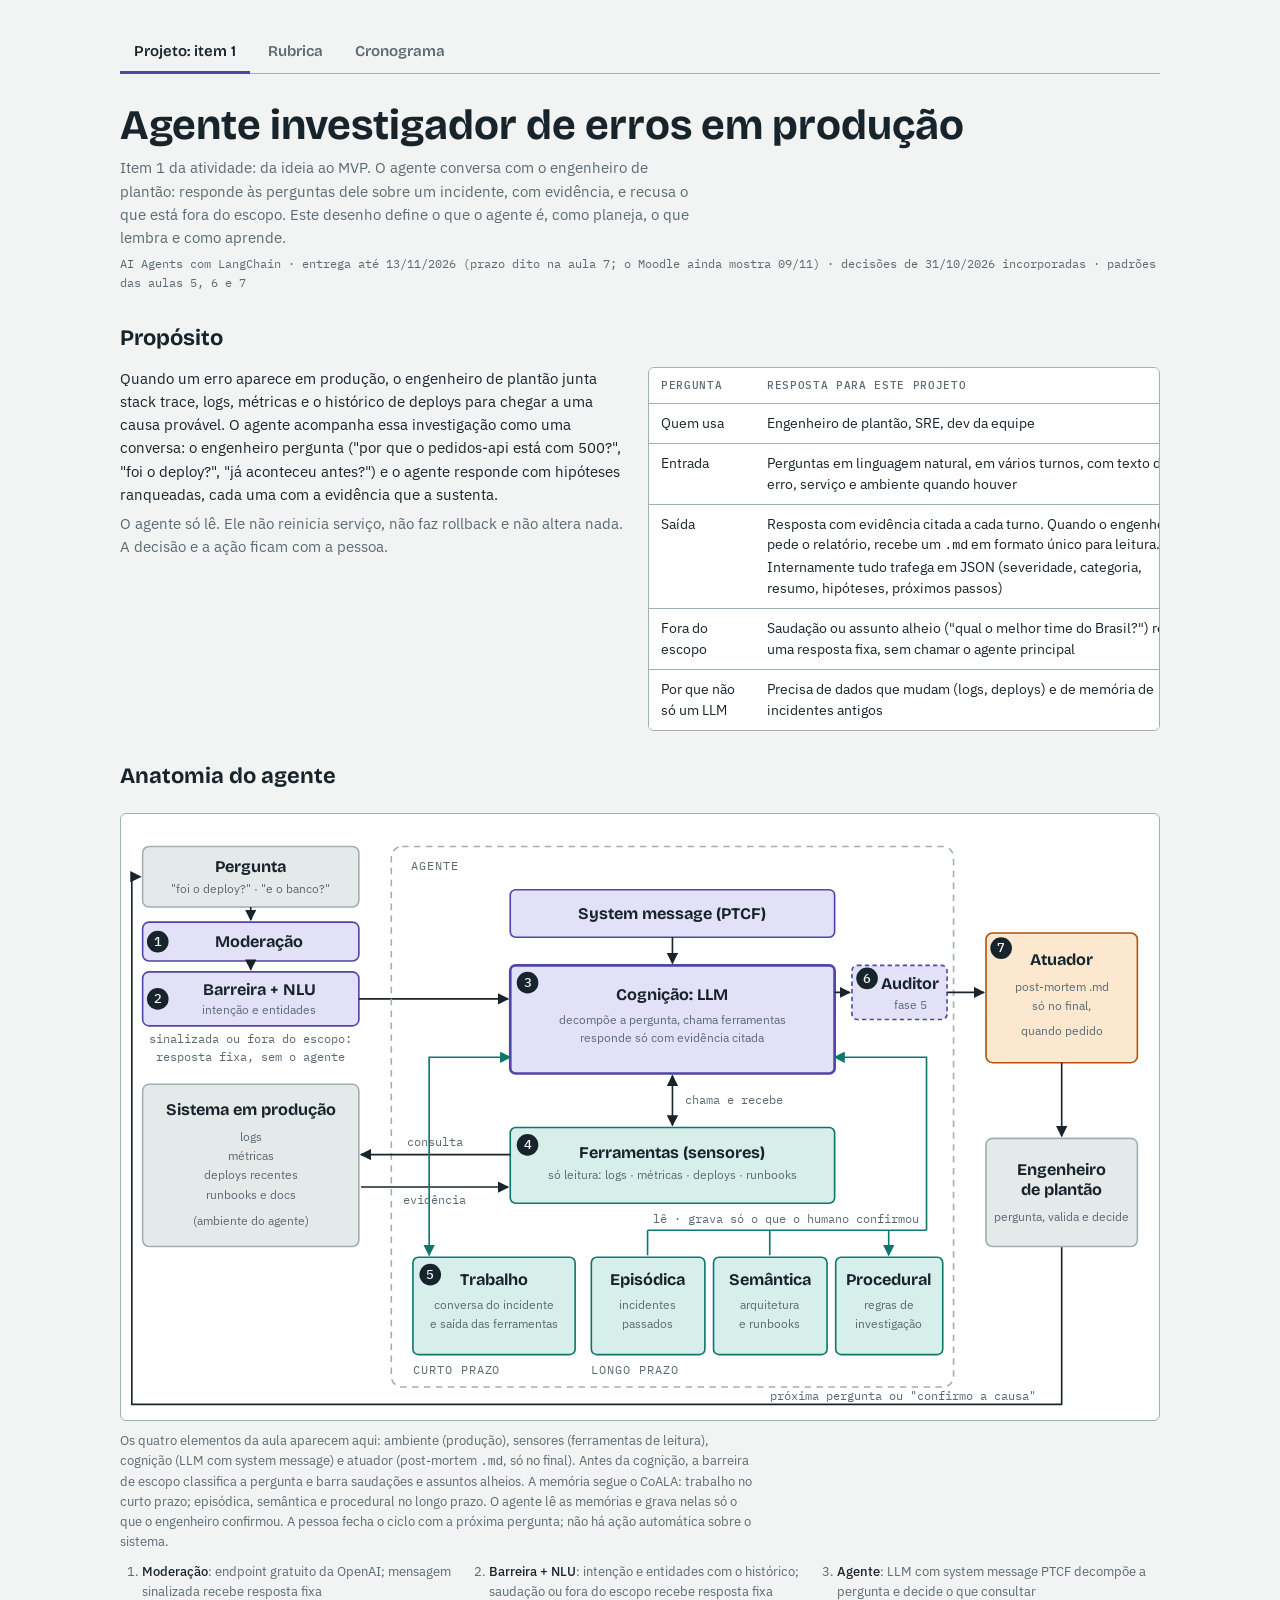
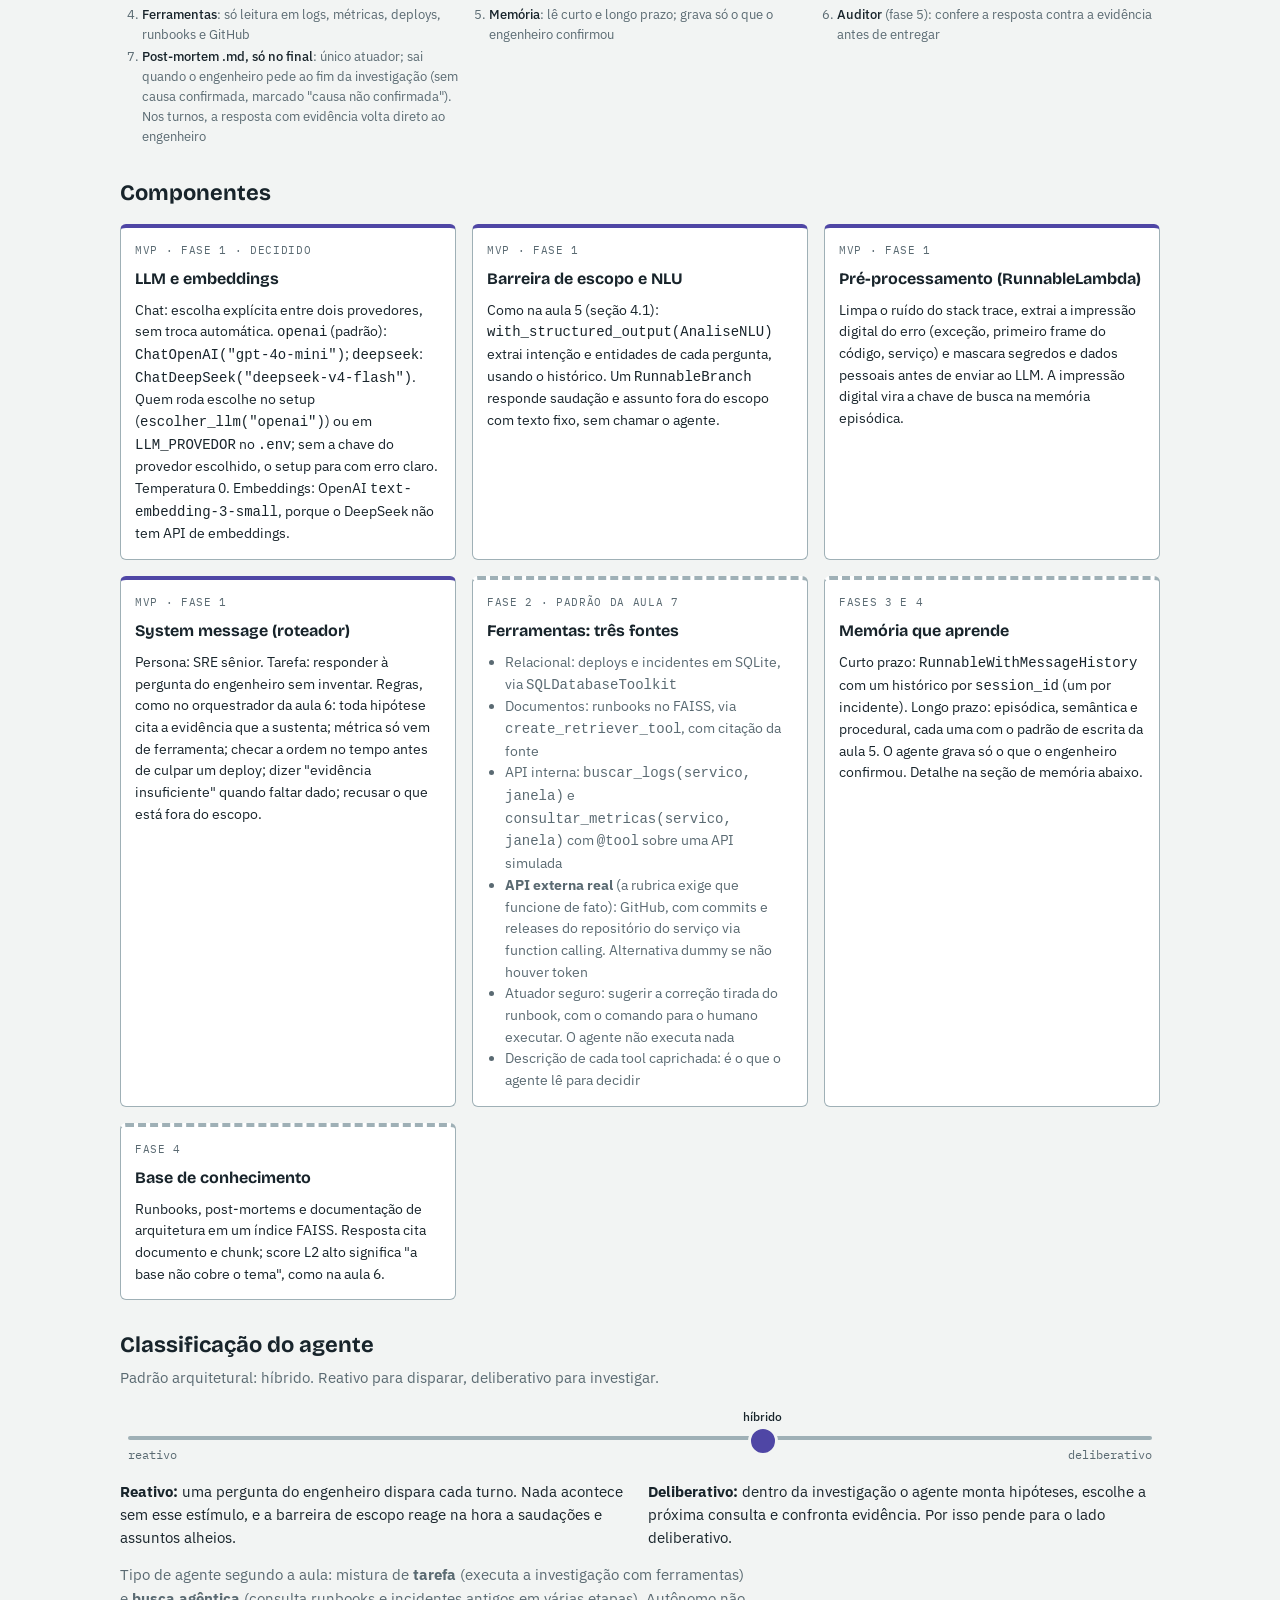
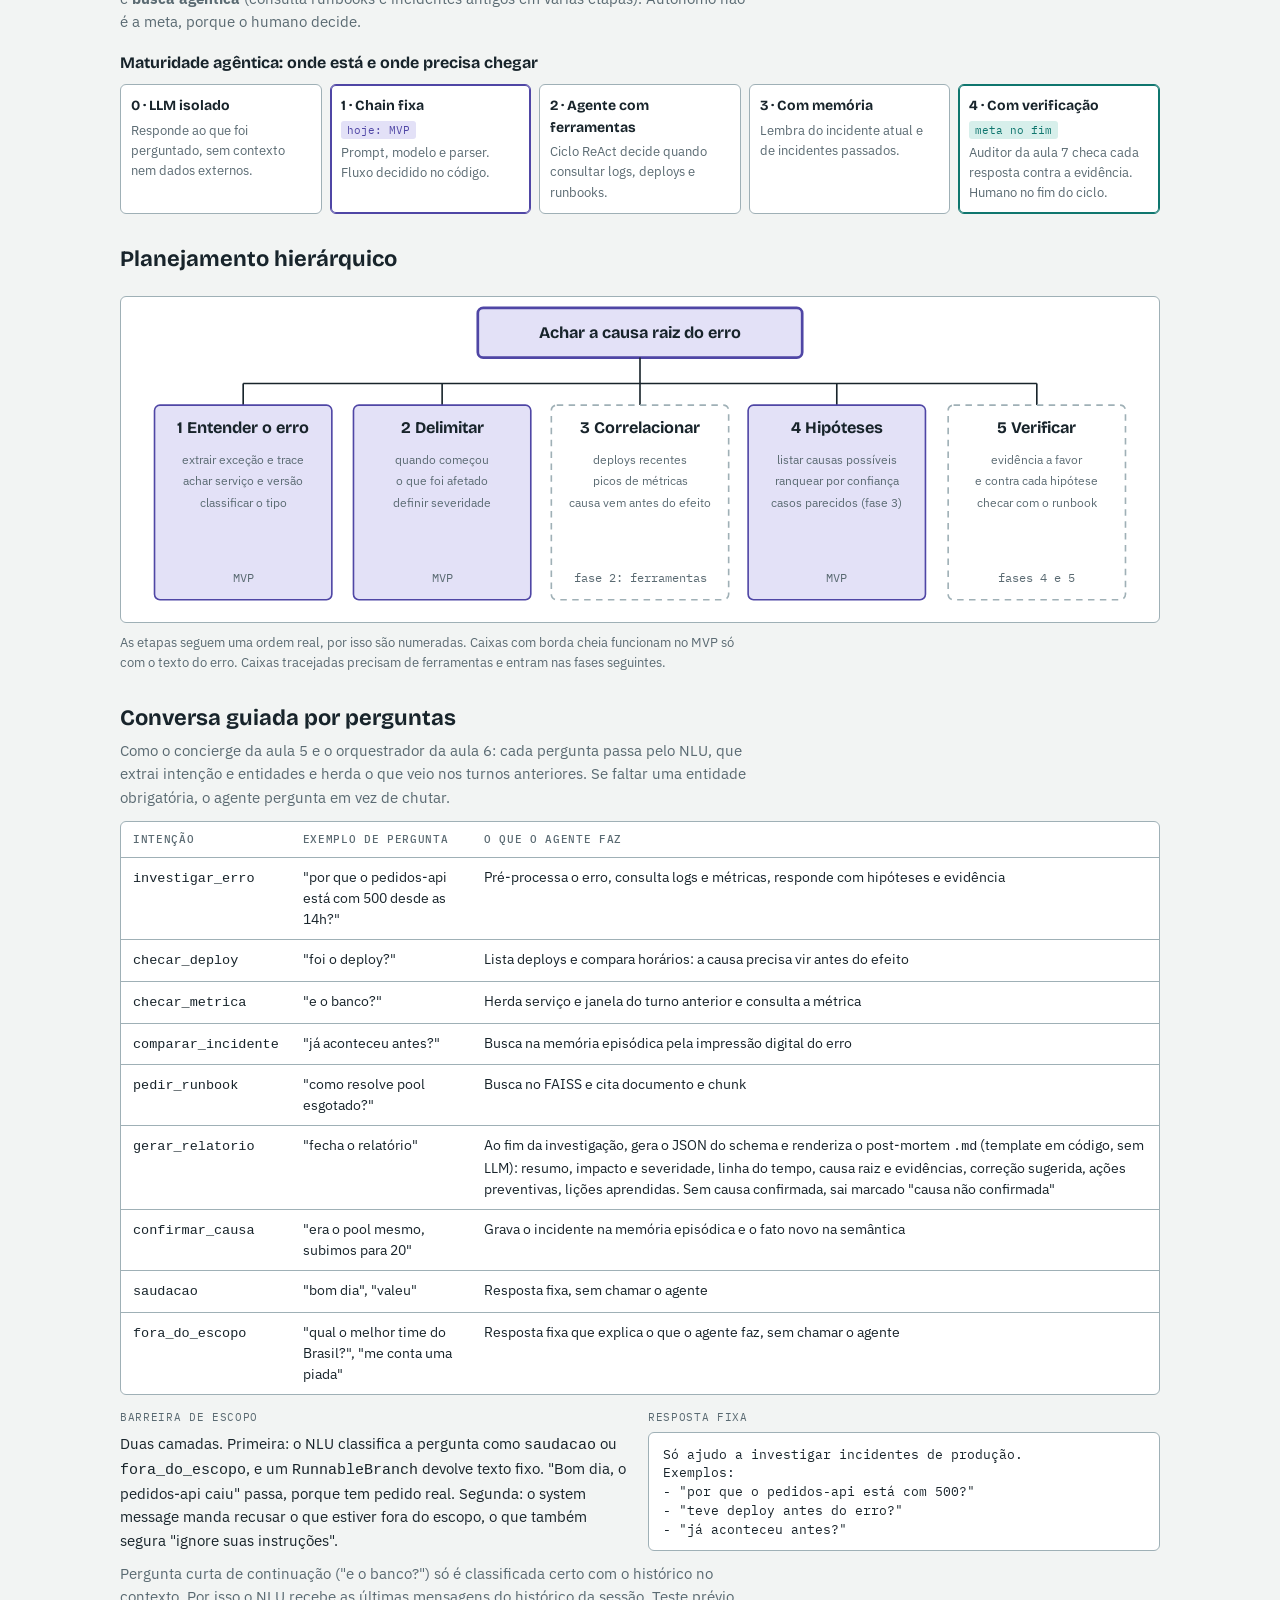
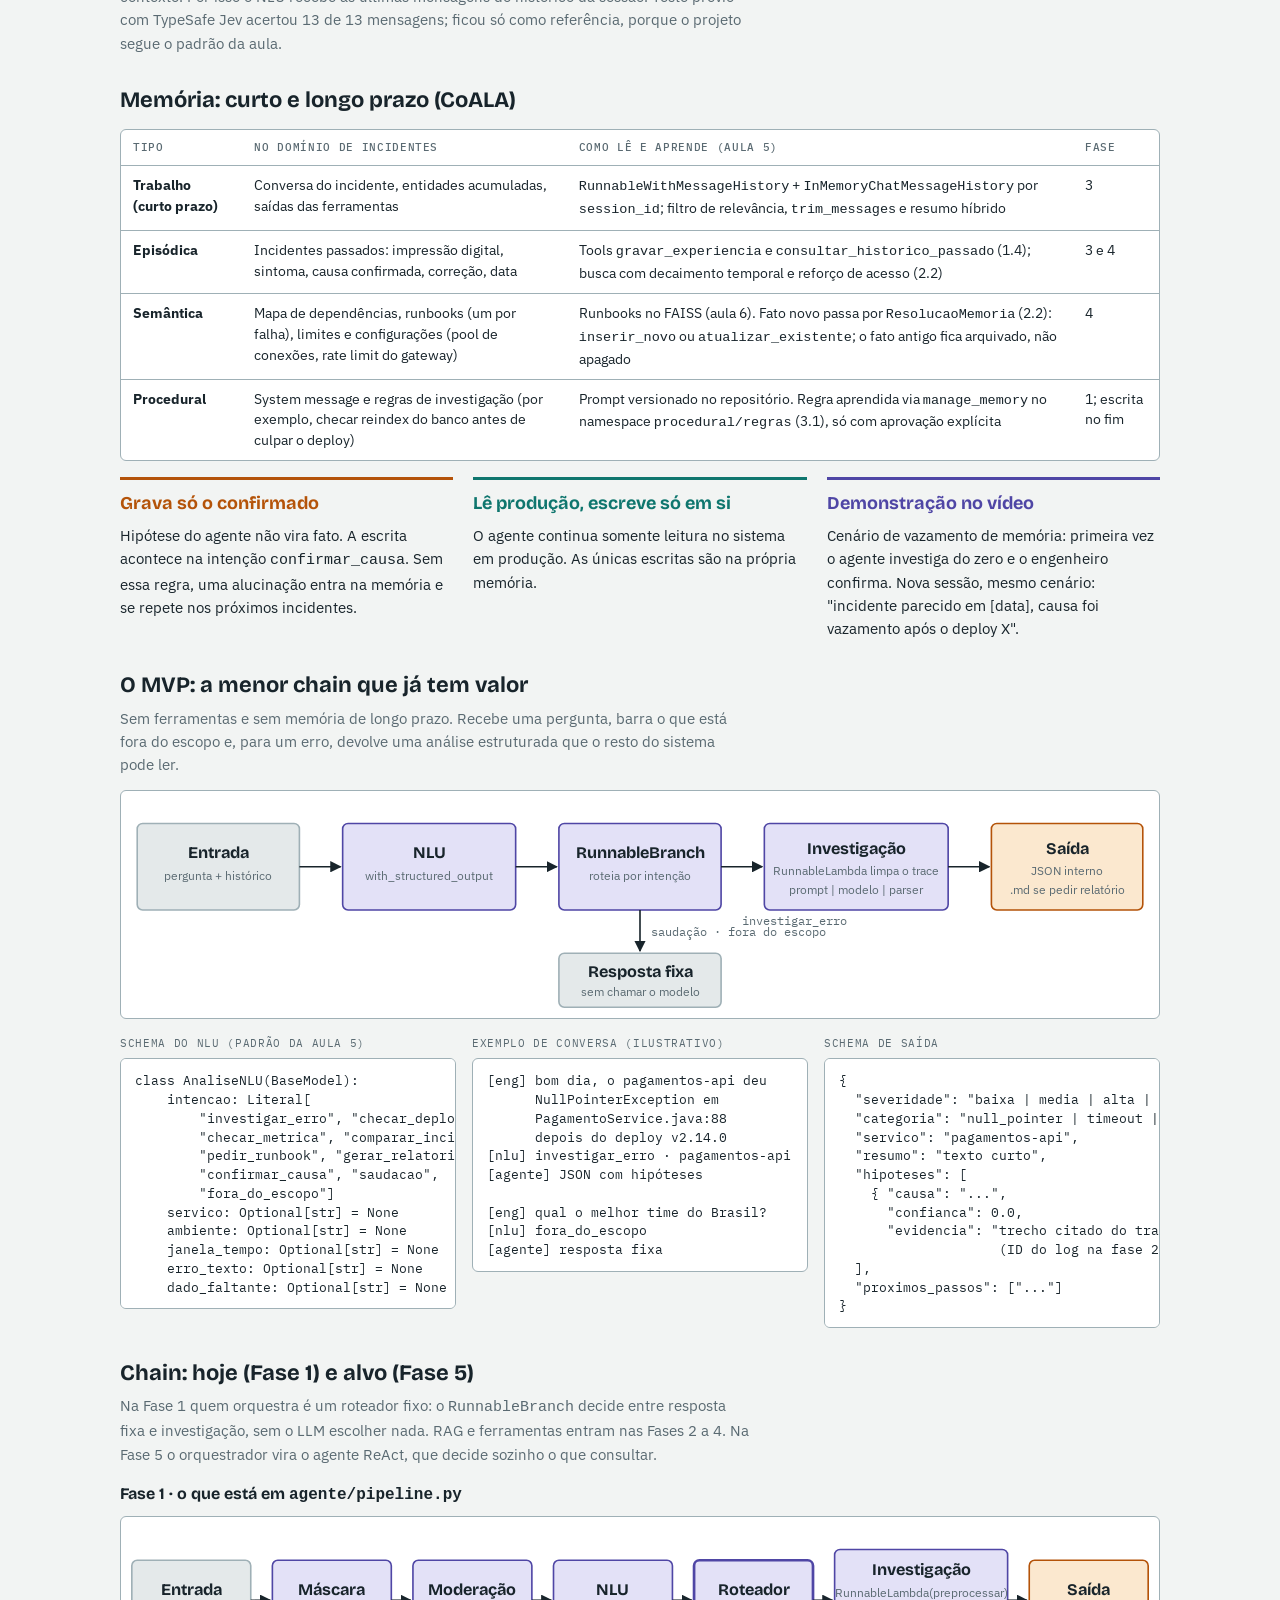
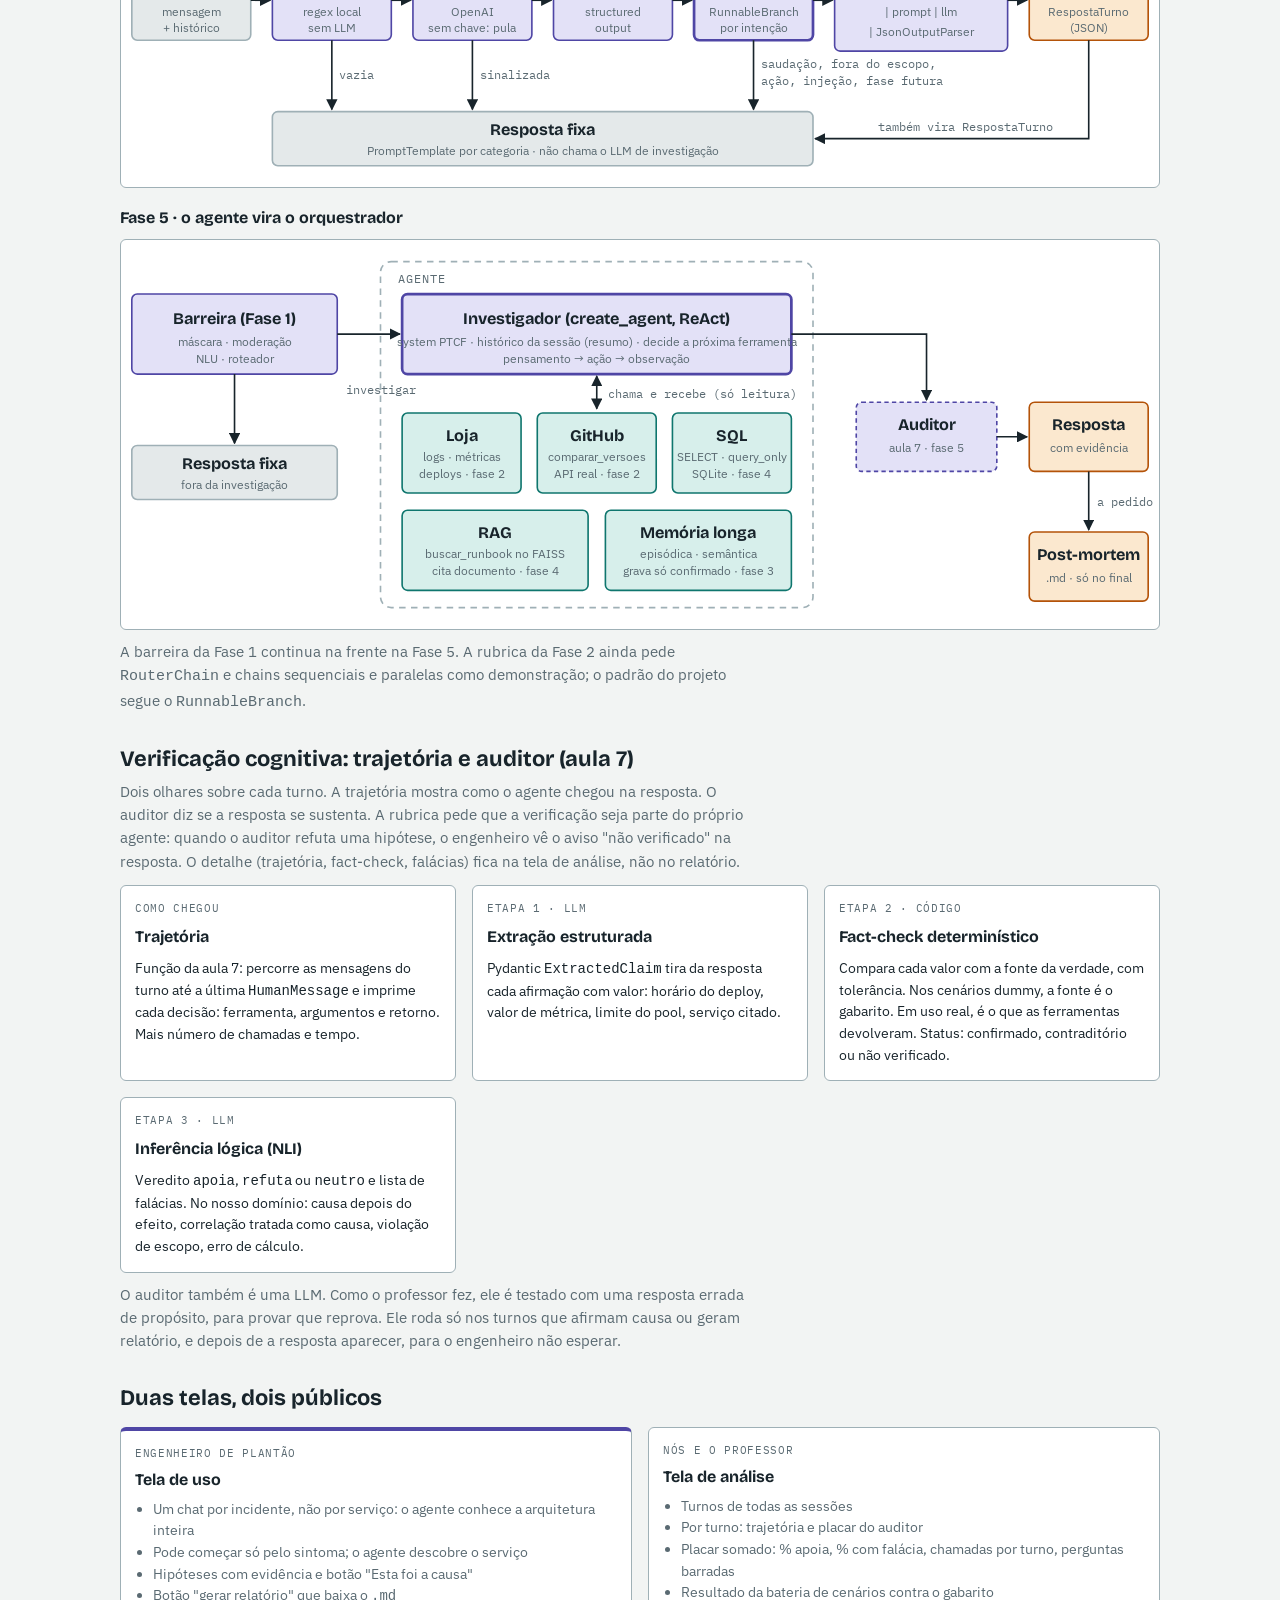
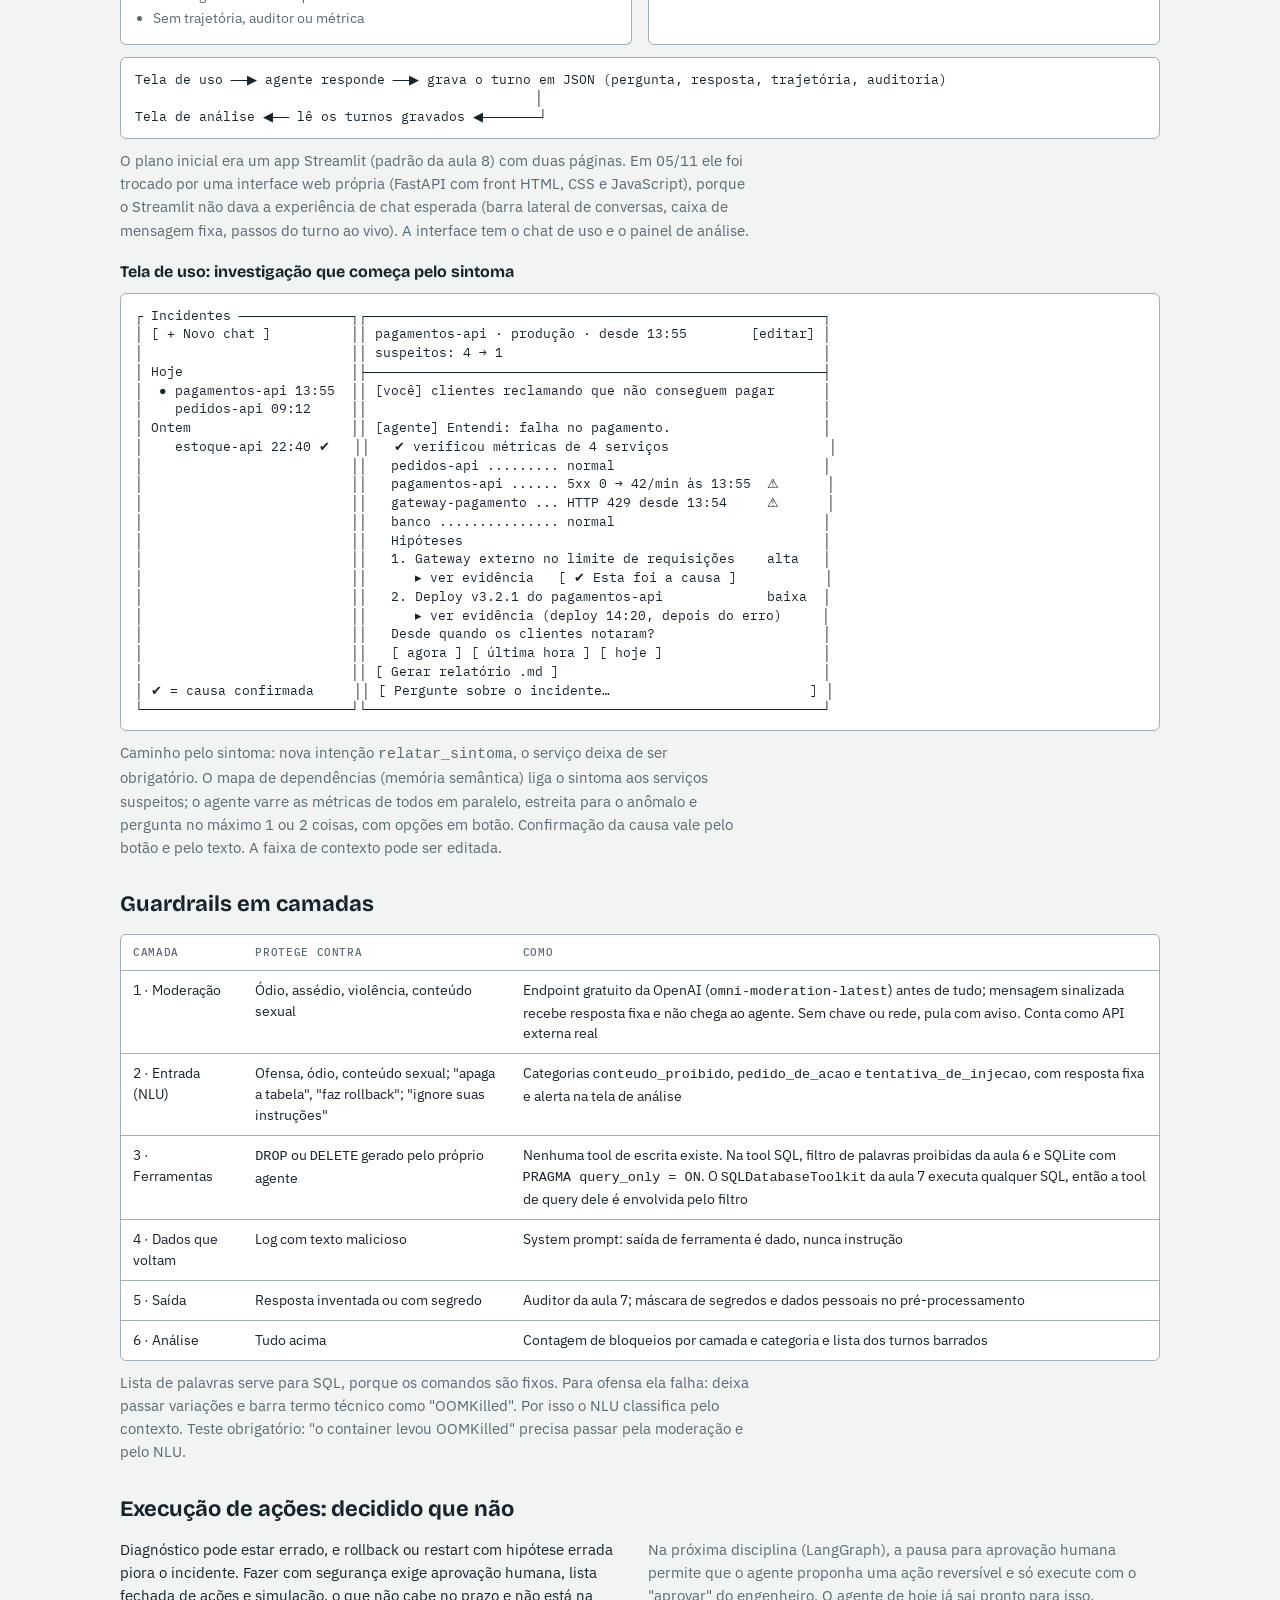
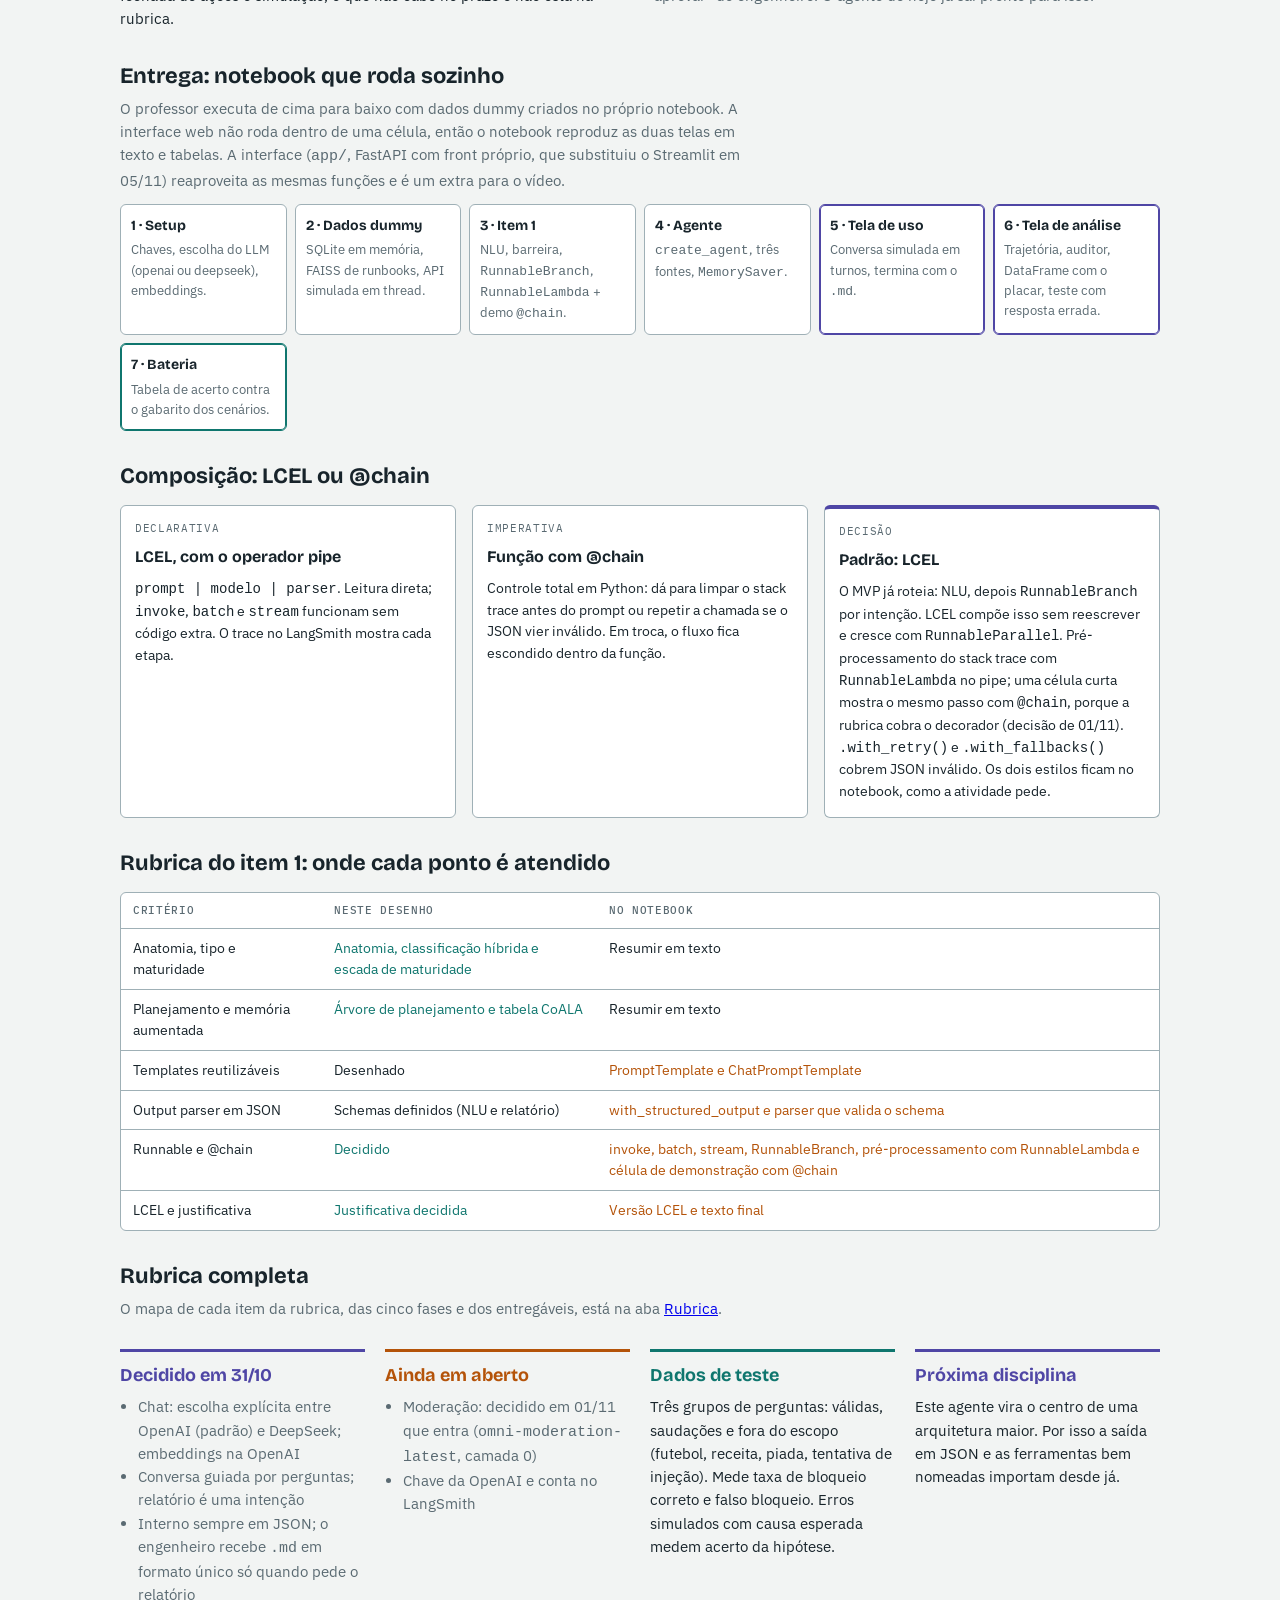
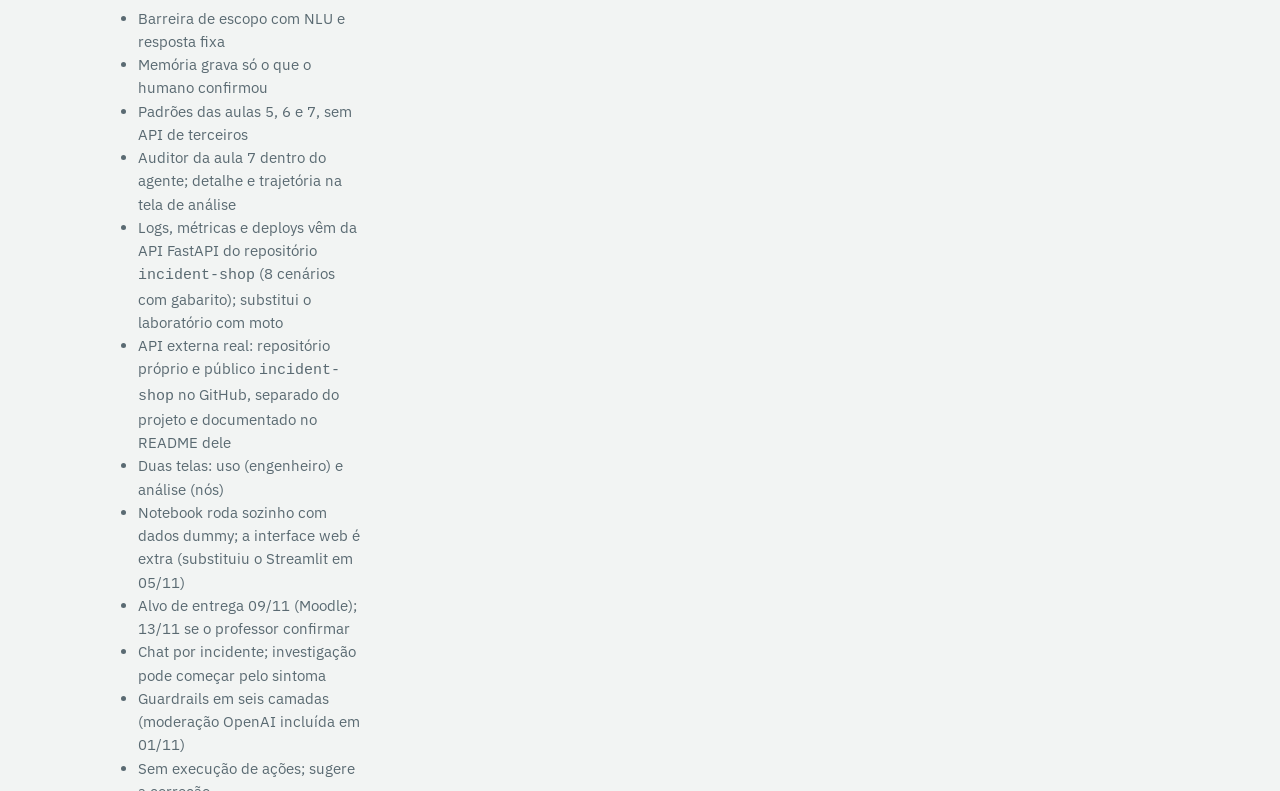
==== commit 6ebe41b3: "docs: interface web no lugar do Streamlit no diagrama, relatório e página; janela de 16.000 tokens" ====
--- a/docs/projeto.html
+++ b/docs/projeto.html
@@ -596,7 +596,7 @@
       <pre class="code" style="margin-top:12px">Tela de uso ──▶ agente responde ──▶ grava o turno em JSON (pergunta, resposta, trajetória, auditoria)
                                                   │
 Tela de análise ◀── lê os turnos gravados ◀───────┘</pre>
-      <p class="sec-sub" style="margin-top:10px">Na versão Streamlit (padrão da aula 8), é um app com duas páginas. A tela de análise pode depois ganhar o LangSmith.</p>
+      <p class="sec-sub" style="margin-top:10px">O plano inicial era um app Streamlit (padrão da aula 8) com duas páginas. Em 05/11 ele foi trocado por uma interface web própria (FastAPI com front HTML, CSS e JavaScript), porque o Streamlit não dava a experiência de chat esperada (barra lateral de conversas, caixa de mensagem fixa, passos do turno ao vivo). A interface tem o chat de uso e o painel de análise.</p>
       <h3 style="font-family:var(--font-display);font-size:16px;margin:18px 0 8px">Tela de uso: investigação que começa pelo sintoma</h3>
 <pre class="code">┌ Incidentes ──────────────┐┌─────────────────────────────────────────────────────────┐
 │ [ + Novo chat ]          ││ pagamentos-api · produção · desde 13:55        [editar] │
@@ -647,7 +647,7 @@
 
     <section>
       <h2 class="sec">Entrega: notebook que roda sozinho</h2>
-      <p class="sec-sub">O professor executa de cima para baixo com dados dummy criados no próprio notebook. O Streamlit não roda dentro de uma célula, então o notebook reproduz as duas telas em texto e tabelas. O <code>app.py</code> reaproveita as mesmas funções e é um extra para o vídeo.</p>
+      <p class="sec-sub">O professor executa de cima para baixo com dados dummy criados no próprio notebook. A interface web não roda dentro de uma célula, então o notebook reproduz as duas telas em texto e tabelas. A interface (<code>app/</code>, FastAPI com front próprio, que substituiu o Streamlit em 05/11) reaproveita as mesmas funções e é um extra para o vídeo.</p>
       <ol class="ladder" style="margin-top:12px">
         <li><b>1 · Setup</b><span>Chaves, escolha do LLM (openai ou deepseek), embeddings.</span></li>
         <li><b>2 · Dados dummy</b><span>SQLite em memória, FAISS de runbooks, API simulada em thread.</span></li>
@@ -703,7 +703,7 @@
           <li>Logs, métricas e deploys vêm da API FastAPI do repositório <code>incident-shop</code> (8 cenários com gabarito); substitui o laboratório com moto</li>
           <li>API externa real: repositório próprio e público <code>incident-shop</code> no GitHub, separado do projeto e documentado no README dele</li>
           <li>Duas telas: uso (engenheiro) e análise (nós)</li>
-          <li>Notebook roda sozinho com dados dummy; Streamlit é extra</li>
+          <li>Notebook roda sozinho com dados dummy; a interface web é extra (substituiu o Streamlit em 05/11)</li>
           <li>Alvo de entrega 09/11 (Moodle); 13/11 se o professor confirmar</li>
           <li>Chat por incidente; investigação pode começar pelo sintoma</li>
           <li>Guardrails em seis camadas (moderação OpenAI incluída em 01/11)</li>
@@ -810,7 +810,7 @@
         <tr><td>Agente único com RAG, SQL e API</td><td><code>incident-shop</code>, GitHub, SQLite e FAISS sob um executor</td><td>Investigação completa de um cenário</td></tr>
         <tr><td><code>create_openai_tools_agent</code> e <code>AgentExecutor</code></td><td>Executor final, com o LLM escolhido no setup</td><td>Execução com trajetória</td></tr>
         <tr><td><code>RunnableWithMessageHistory</code></td><td>Histórico por <code>session_id</code> igual ao incidente</td><td>Sessão com vários turnos</td></tr>
-        <tr><td>Interface Streamlit</td><td>Tela de uso e tela de análise</td><td>Prints e vídeo</td></tr>
+        <tr><td>Interface web (FastAPI e front próprio; substituiu o Streamlit)</td><td>Tela de uso (chat) e painel de análise</td><td>Prints e vídeo</td></tr>
         <tr><td>Avaliação no LangSmith</td><td>Dataset com os cenários e gabarito; avaliadores de resposta e de trajetória (aula 8)</td><td>Relatório do LangSmith e análise das métricas</td></tr>
       </table></div>
     </section>
@@ -858,9 +858,9 @@
         <tr><td>6</td><td class="ok">✓ concluído 01/11</td><td>✓ Fase 2 concluída — seção 2: Investigador, agente ReAct (<code>create_agent</code>) com 4 ferramentas só leitura (logs, métricas e deploys do <code>incident-shop</code> pelo contrato 1.0.0 ou gravados; <code>comparar_versoes</code> na API real do GitHub), prompt Persona-Tarefa-Contexto-Formato com exemplos e raciocínio passo a passo, trajetória por callback, chains sequencial/paralela/roteamento, <code>RouterChain</code> e <code>initialize_agent</code> clássicos, orquestradores. Execução real: bateria 12/12 rotas (causa certa em 5–6 de 8), conversas 5/5 e 4/4; notebook inteiro 216 s; 178 testes sem chave</td></tr>
         <tr><td>7</td><td class="ok">✓ concluído 02/11</td><td>✓ Fase 3 concluída — seção 3: memória de curto prazo (sessão com <code>RunnableWithMessageHistory</code> por <code>session_id</code>, filtro de relevância por modelo, <code>trim_messages</code> e resumo híbrido) e de longo prazo (episódios com causa confirmada gravados pelo Registrador com <code>gravar_episodio</code> e trava, resolução de memória inserir/atualizar com arquivamento, busca num <code>InMemoryVectorStore</code> com similaridade, idade e acessos; interface da memória semântica para a Fase 4; id e data do incidente parecido na evidência do Investigador, por código), CoALA, LangMem × Mem0 × Letta, <code>ConversationBufferMemory</code> × <code>RunnableWithMessageHistory</code> × <code>MemorySaver</code>, decomposição multi-turno. Execução real: bateria 10/10, conversas 24/24 turnos; episódio de outro incidente barrado por limiar de similaridade calibrado (0,55); SC-002 com id e data do incidente na evidência; seção 3 em 290 s; 313 testes sem chave</td></tr>
         <tr><td>8</td><td>✓ concluído 05/11</td><td>✓ Fase 4 concluída — seção 4: consulta SQL só leitura (text-to-query), agente de recuperação sobre índice FAISS existente com falha diagnosticada e corrigida (pergunta crua × reescrita, scores antes e depois), estatísticas do banco pela rota nova do incident-shop (contrato 1.1.0, dados gravados), memória semântica em uso (wiki → documentação → pergunta ao engenheiro; fato com fonte, data e validade; confirmação com trava), ferramenta semântica <code>sugerir_acao</code> (ações "sugerida (não executada)"). Execução real: bateria 11/11 rotas, causa certa 8/8 (inclui <code>rate_limit</code> e a reindexação em <code>banco_lento_com_deploy</code>); seção 4 em 85 s; 423 testes sem chave</td></tr>
-        <tr><td>9</td><td class="todo">05–06/11</td><td>Notebook <code>projeto.ipynb</code>, seção 5 (Fase 5) + <code>app/</code>: agente único, auditor, Streamlit (duas telas). Também na Fase 5: renomear as seções pela capacidade ("1 Chain, barreira e saída estruturada", "2 Agente com ferramentas", "3 Memória", "4 Consulta SQL e RAG", "5 Agente integrado") e criar a Seção 0 "Visão geral e agente final" no topo (diagrama de contexto, 2–3 células com o agente integrado num cenário, índice geral da rubrica) — nota em <code>specs/notas/fase5-organizacao-entrega.md</code></td></tr>
-        <tr><td>10</td><td class="todo">06/11</td><td>Registro no LangSmith (dataset dos cenários, avaliadores)</td></tr>
-        <tr><td>11</td><td class="todo">07/11</td><td>Relatório técnico em PDF (<code>nome_sobrenome_ai-agents_langchain-agents.pdf</code>), organizado por arquitetura e itens da rubrica; a evolução por fases entra como seção "Processo de desenvolvimento" (spec-kit)</td></tr>
+        <tr><td>9</td><td>✓ concluído 05/11</td><td>✓ Fase 5 concluída (aguarda validação do Rafael) — seção 5: agente integrado (Investigador com loja, GitHub, estatísticas do banco, SQL, documentação, wiki, memória e <code>sugerir_acao</code>, atrás da barreira e numa sessão <code>RunnableWithMessageHistory</code>); auditor fora do agente (extração de afirmações, checagem determinística contra as observações, coerência e falácias; resposta reprovada sai com aviso); post-mortem <code>.md</code> a pedido; <code>create_openai_tools_agent</code> + <code>AgentExecutor</code> na comparação; interface web própria (FastAPI e front HTML/CSS/JS, no lugar do Streamlit) com Dockerfile e compose; NLU em gpt-4.1; auditor com as quatro técnicas separadas (trajetória, checagem de fatos com tolerância, NLI com veredito apoia/refuta/neutra e extração com Pydantic); post-mortem só com causa confirmada; laboratório <code>laboratorios/incident-lab</code> com a loja ao vivo; seções renomeadas pela capacidade e seção 0 com o agente final e o índice da rubrica. Execução final do notebook inteiro com a chave: 845 s, sem erros; baterias 23/23, 12/12, 10/10 e 11/11; causa certa 8/8; avaliação local (causa, trajetória, fatos, veredito, auditor) com média 1,0, 1,0, 0,95, 1,0 e 1,0; seção 5 em 128 s; 599 testes sem chave</td></tr>
+        <tr><td>10</td><td class="todo">pendente</td><td>Registro no LangSmith: dataset e avaliadores prontos (<code>scripts/avaliar_langsmith.py --enviar</code>); envio bloqueado porque a cota mensal de traces da conta esgotou (HTTP 429). Precisa da confirmação do Rafael e da cota renovada ou ampliada</td></tr>
+        <tr><td>11</td><td>✓ rascunho 05/11</td><td>Relatório técnico: <code>relatório técnico (fora do repositório)</code> e <code>PDF do relatório (fora do repositório)</code> (gerado por <code>gerador do PDF (fora do repositório)</code>); faltam os prints do Streamlit e o link do experimento no LangSmith</td></tr>
         <tr><td>12</td><td class="todo">08/11</td><td>Vídeo com webcam (interação real, Drive com link público)</td></tr>
         <tr><td>13</td><td class="todo">09/11 (ou 13/11)</td><td>Entrega final</td></tr>
       </table></div>
